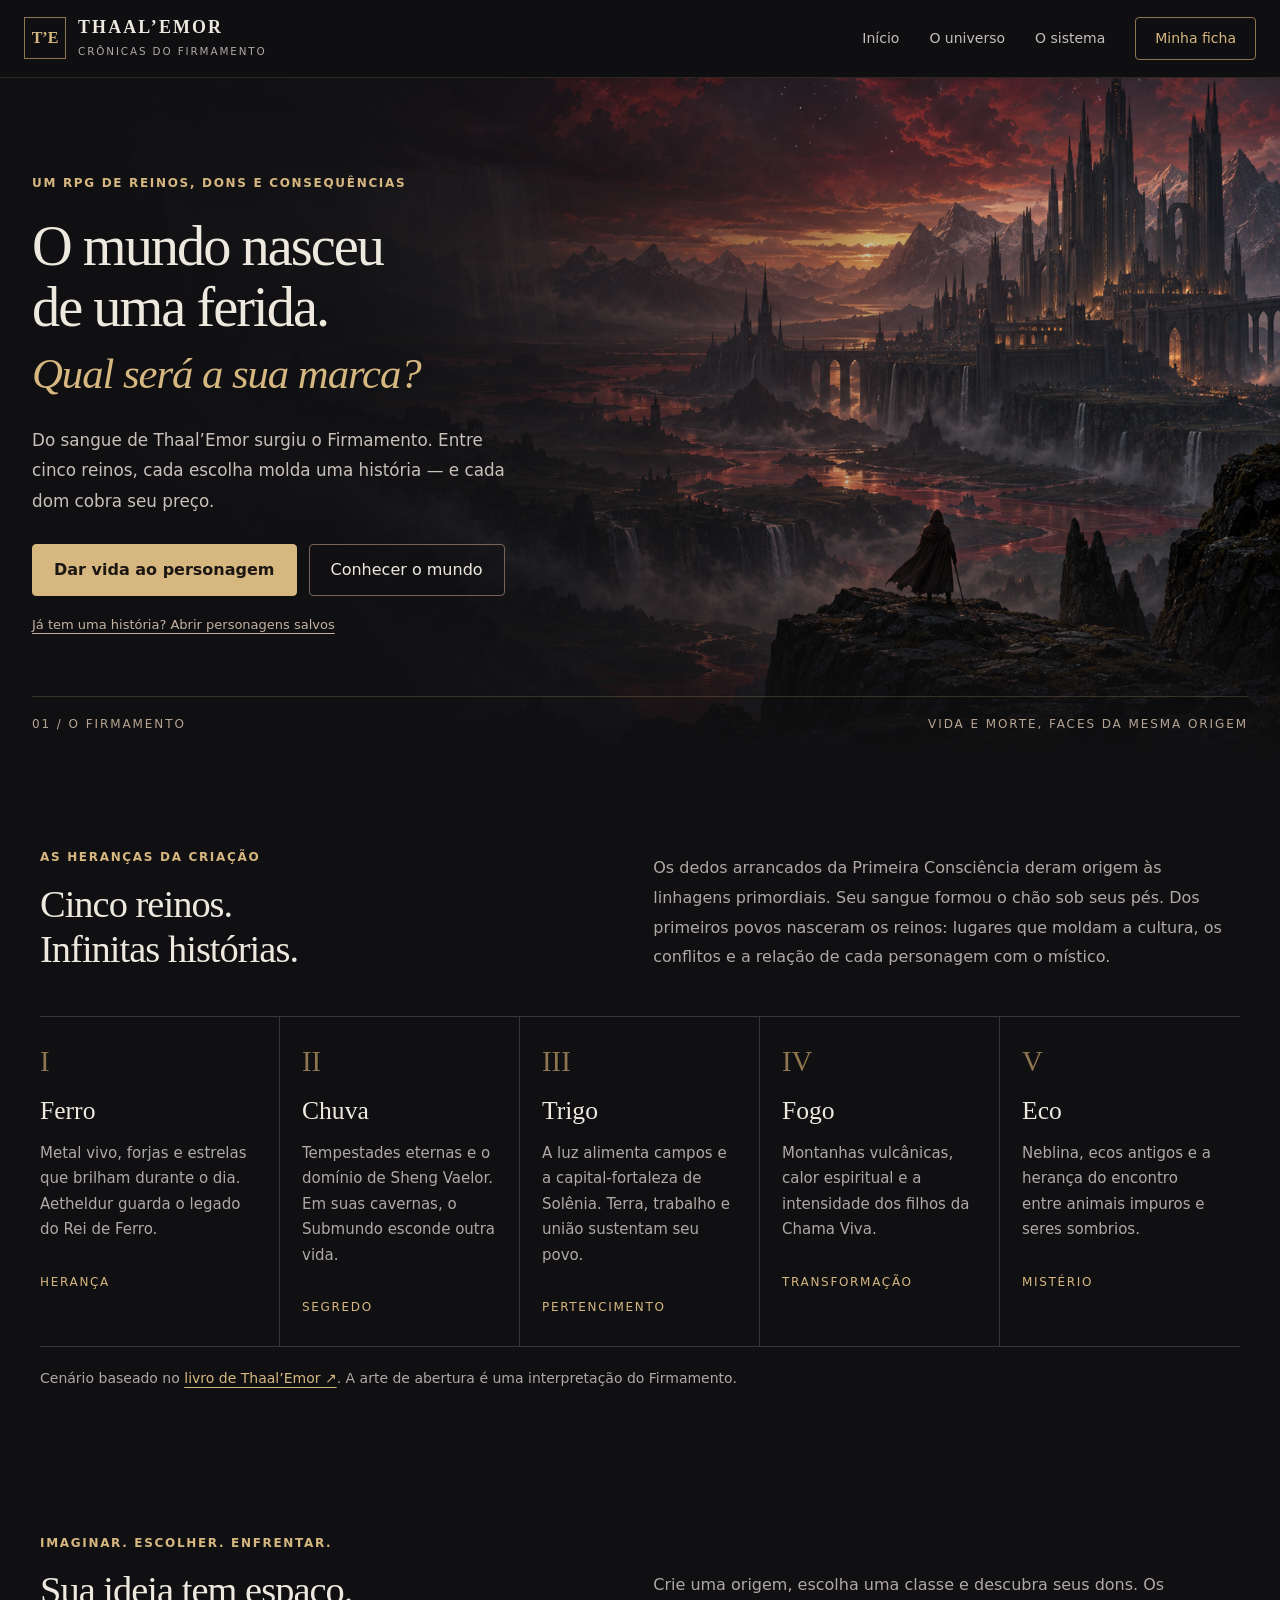
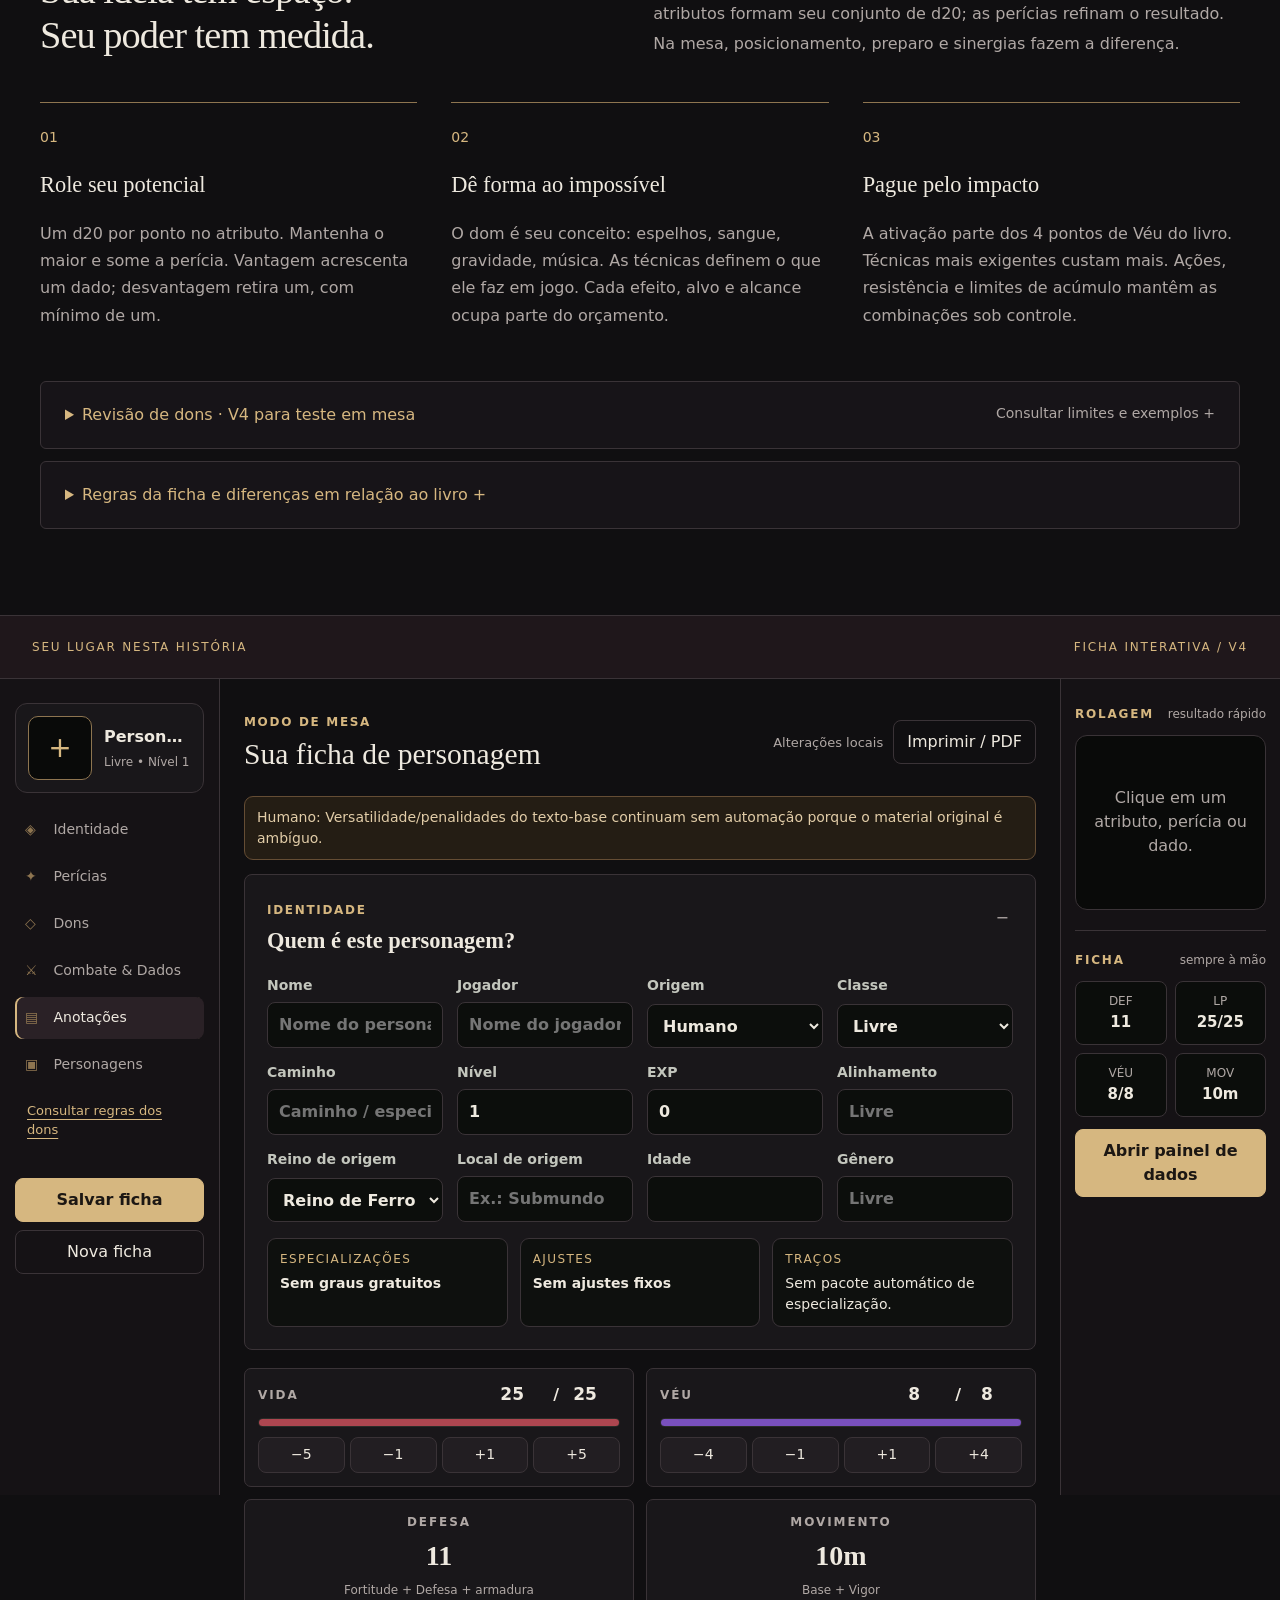
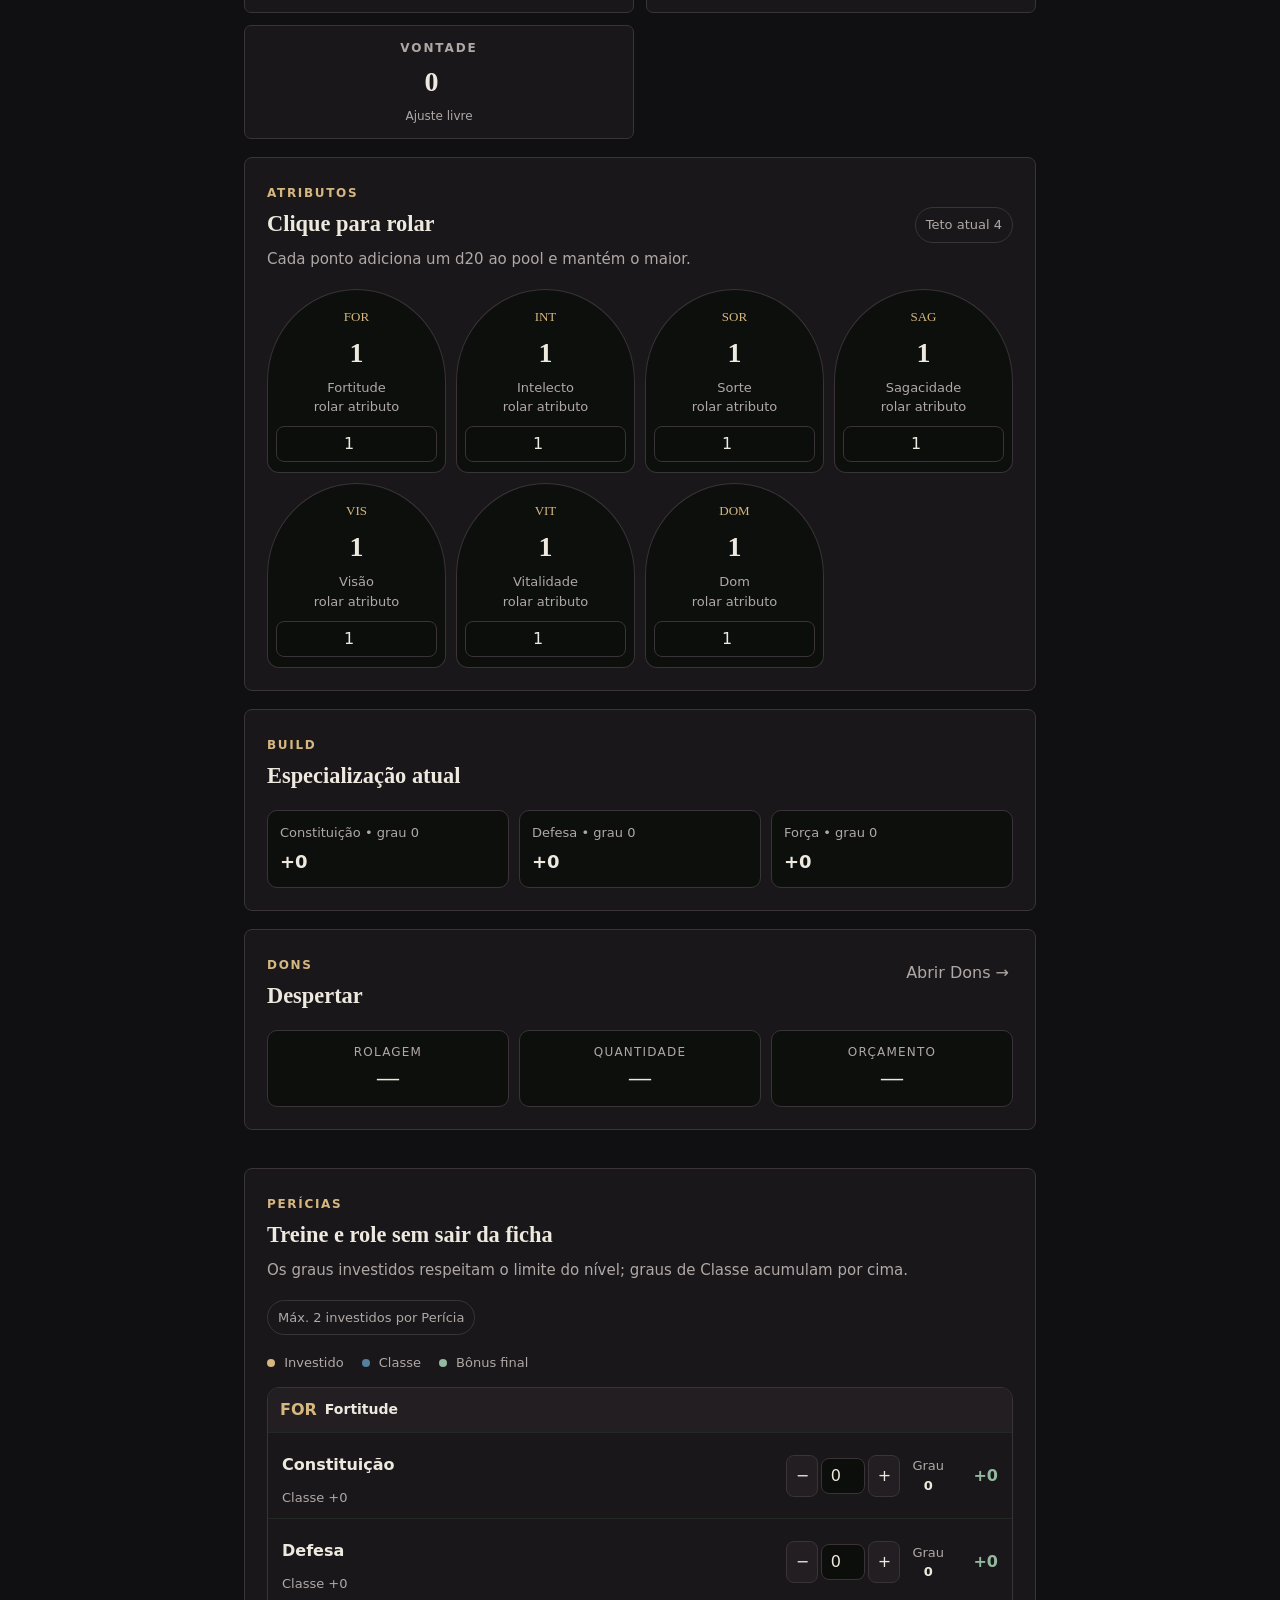
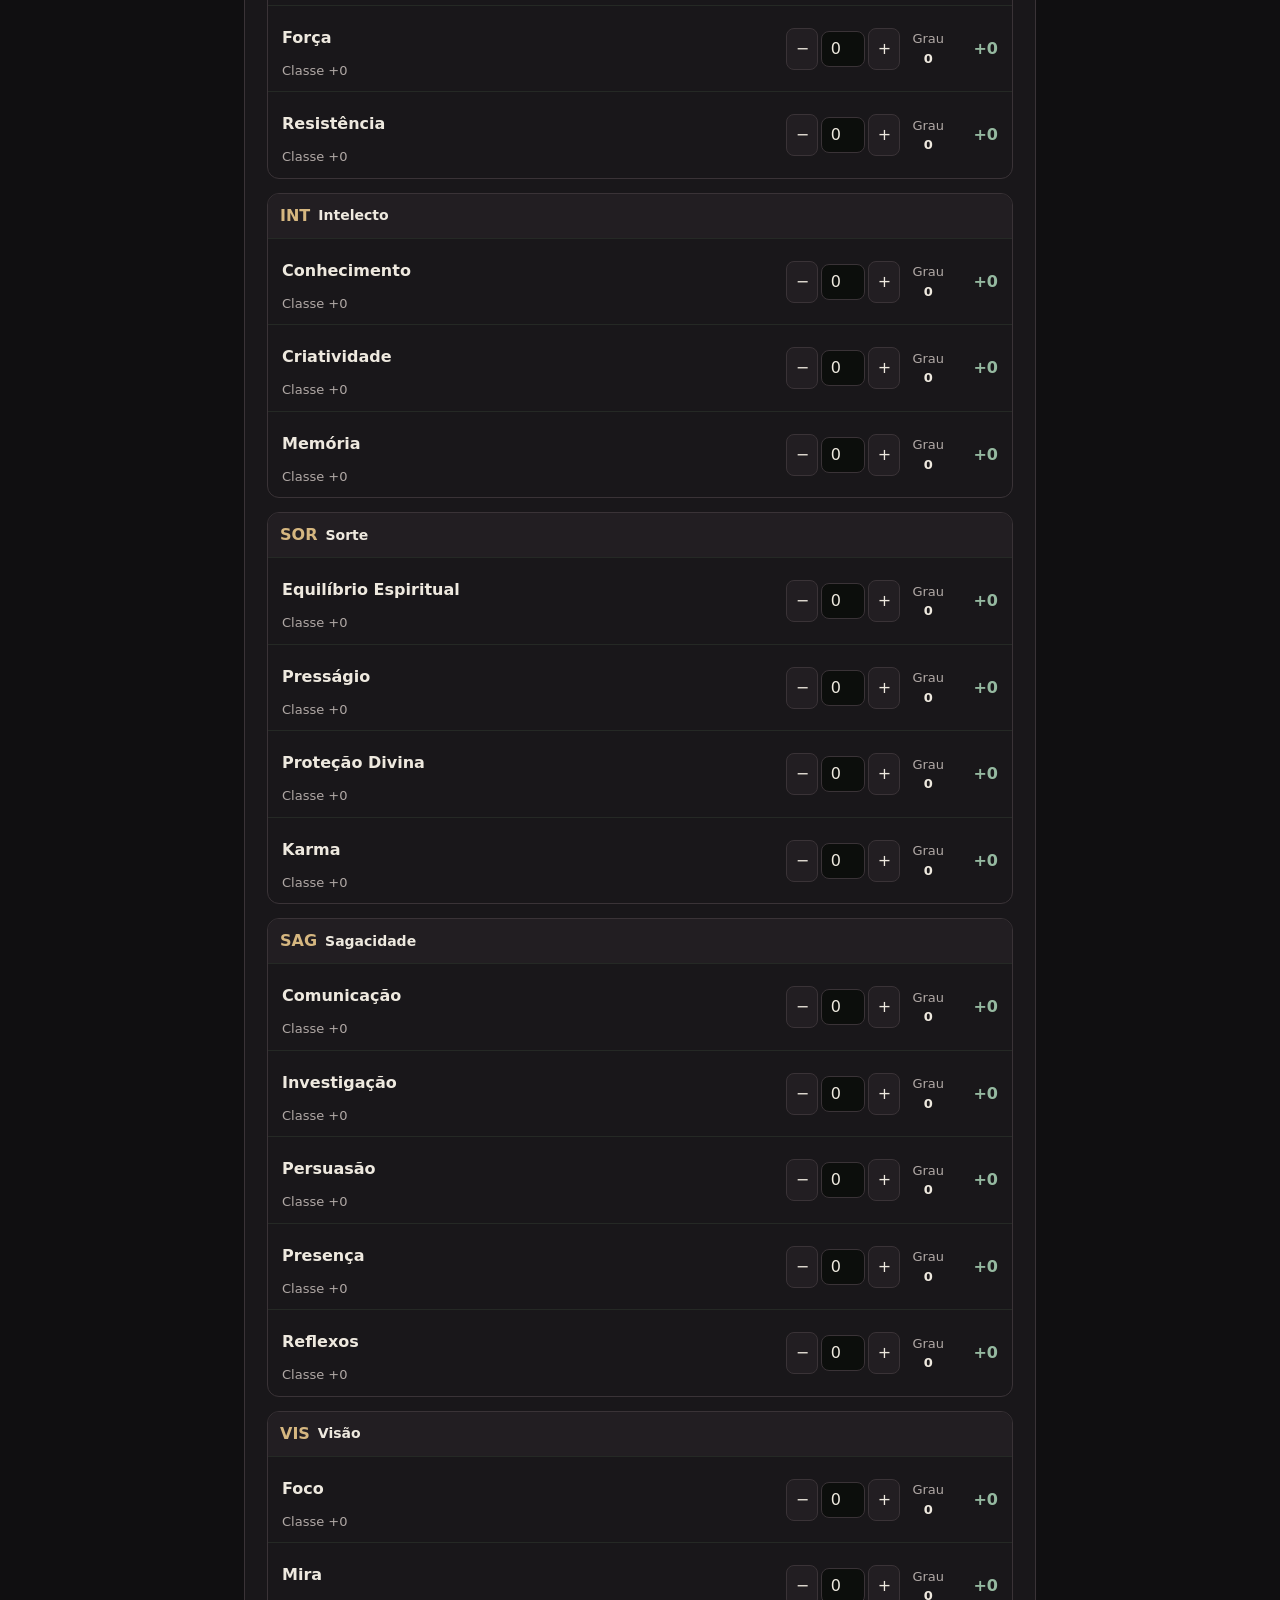
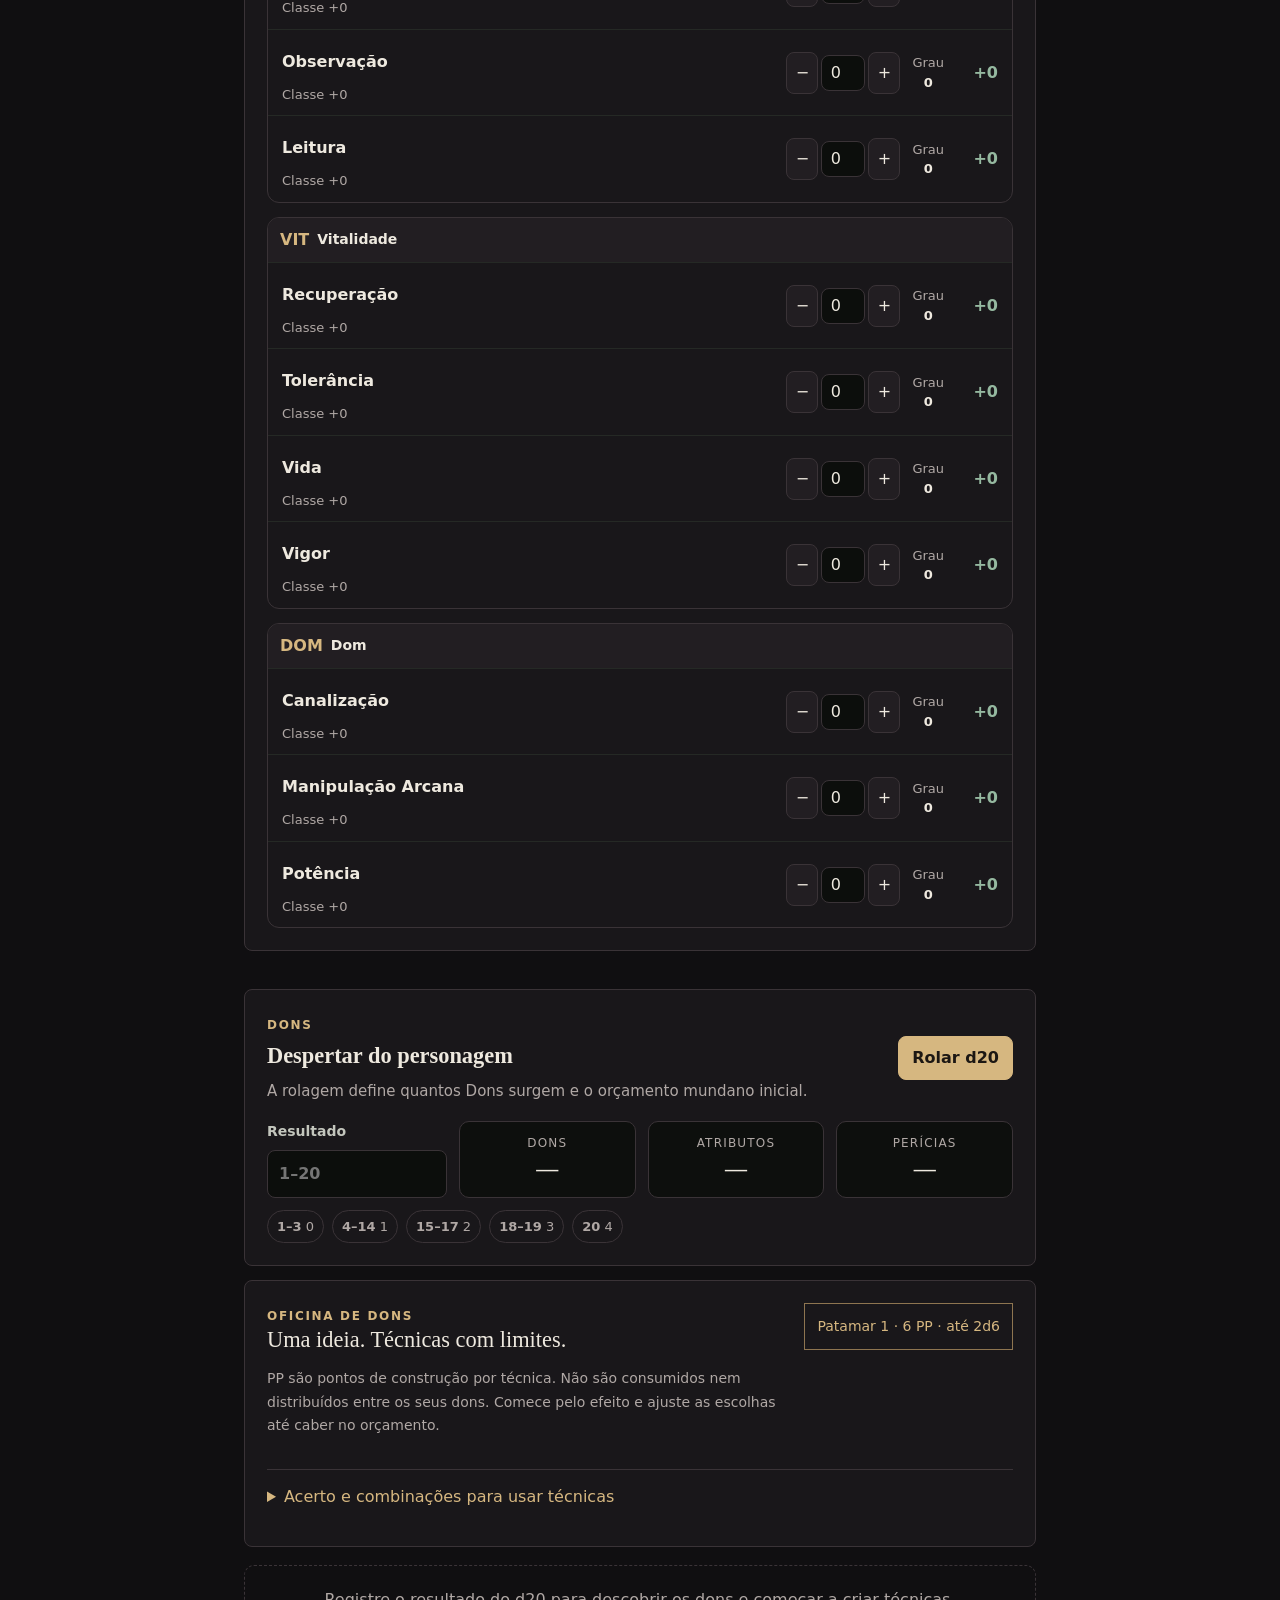
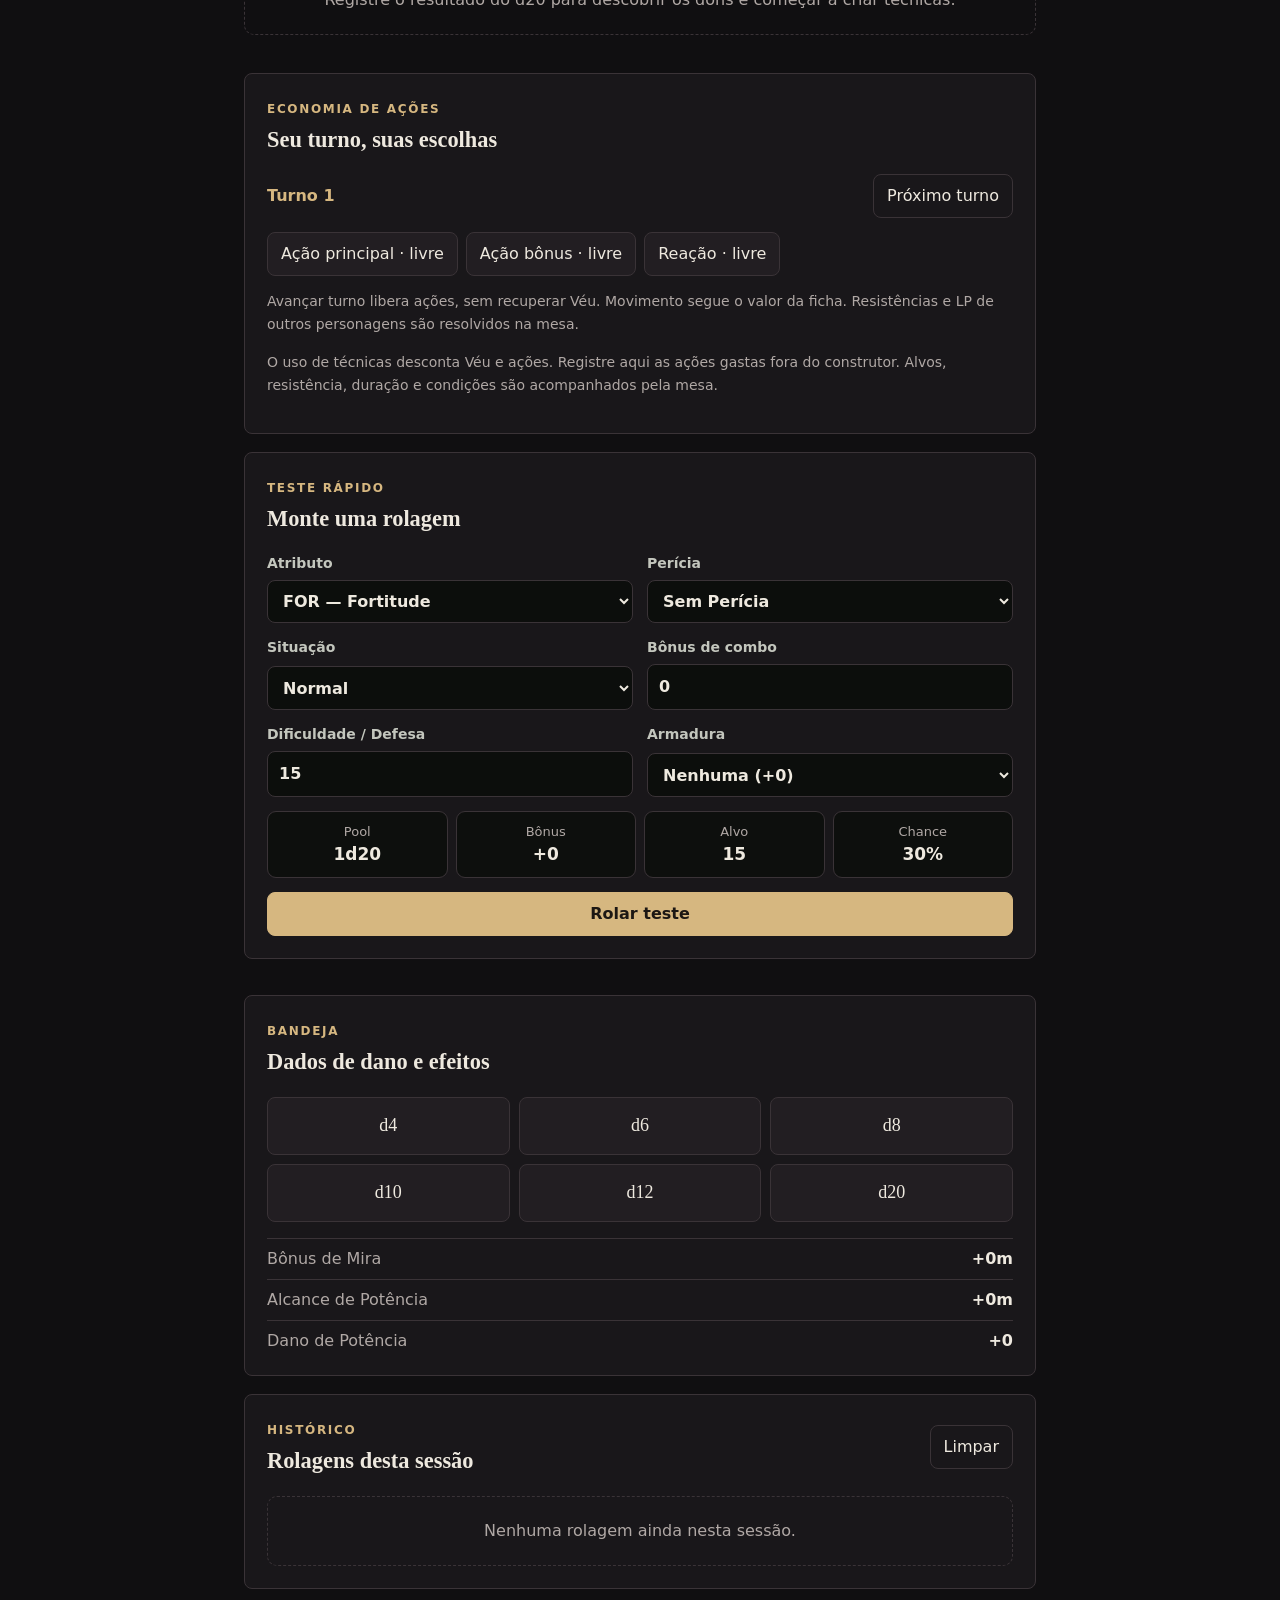
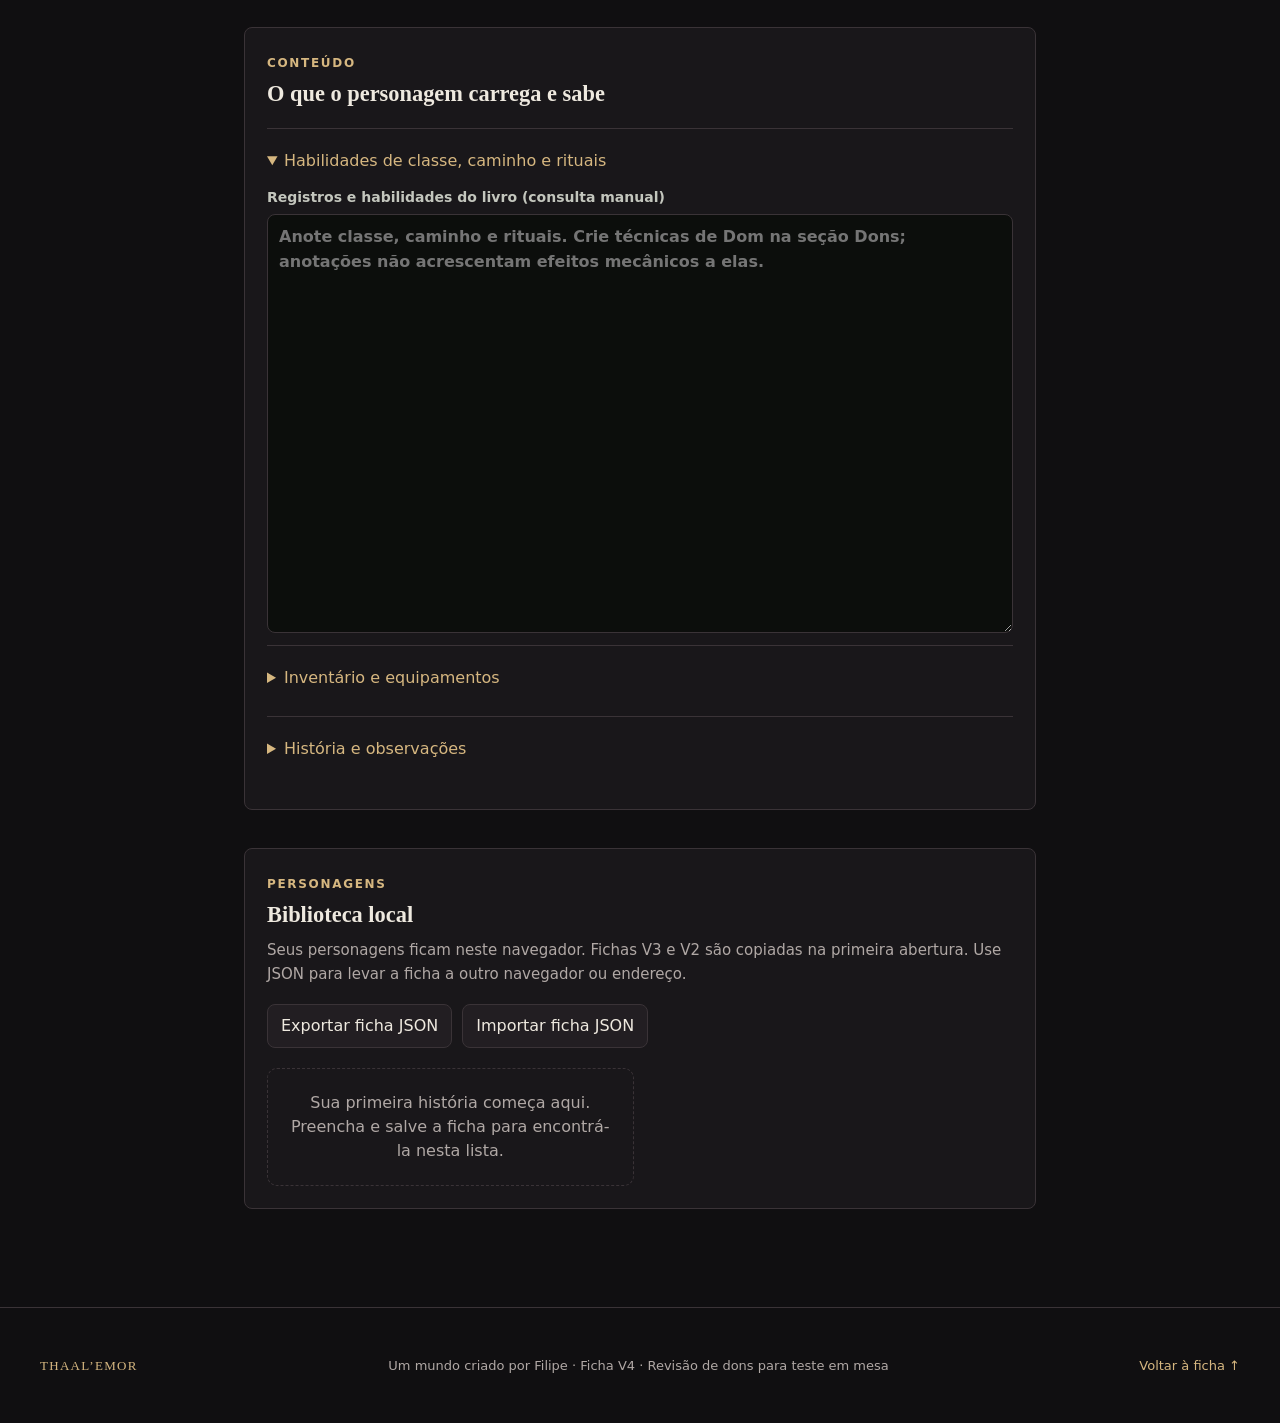
==== index.html @ fac36484 "Add files via upload" ====
<!DOCTYPE html>
<html lang="pt-BR">
<head>
  <meta charset="UTF-8">
  <meta name="viewport" content="width=device-width, initial-scale=1.0">
  <meta name="theme-color" content="#10100f">
  <title>Thaal’Emor — Entre o Firmamento e o Véu</title>
  <meta name="description" content="Conheça os cinco reinos de Thaal’Emor, crie seu personagem e molde dons com técnicas, custos e limites mecânicos.">
  <link rel="stylesheet" href="css/styles.css">
  <link rel="stylesheet" href="css/v4.css">
</head>
<body>

  <a class="skip-link" href="#ficha">Ir para a ficha</a>
  <header class="site-header">
    <a class="site-brand" href="#inicio" aria-label="Thaal’Emor, início"><span class="brand-mark">T’E</span><strong>THAAL’EMOR<small>CRÔNICAS DO FIRMAMENTO</small></strong></a>
    <nav class="main-nav" aria-label="Navegação principal"><a href="#inicio">Início</a><a href="#universo">O universo</a><a href="#sistema">O sistema</a><a class="nav-cta" href="#ficha">Minha ficha</a></nav>
  </header>
  <section id="inicio" class="home-hero" aria-labelledby="heroTitle">
    <div class="hero-art" role="img" aria-label="Um viajante diante do Firmamento, entre uma cidade de metal, estrelas e tempestades"></div>
    <div class="hero-copy"><span class="eyebrow">UM RPG DE REINOS, DONS E CONSEQUÊNCIAS</span><h1 id="heroTitle">O mundo nasceu<br>de uma ferida.<br><em>Qual será a sua marca?</em></h1><p>Do sangue de Thaal’Emor surgiu o Firmamento. Entre cinco reinos, cada escolha molda uma história — e cada dom cobra seu preço.</p><div class="hero-actions"><a class="button primary" href="#ficha">Dar vida ao personagem</a><a class="button ghost" href="#universo">Conhecer o mundo</a></div><a class="continue-link" href="#library">Já tem uma história? Abrir personagens salvos</a></div>
    <div class="hero-foot"><span>01 / O FIRMAMENTO</span><span>VIDA E MORTE, FACES DA MESMA ORIGEM</span></div>
  </section>
  <section id="universo" class="lore-section" aria-labelledby="worldTitle">
    <div class="section-intro"><div><span class="eyebrow">AS HERANÇAS DA CRIAÇÃO</span><h2 id="worldTitle">Cinco reinos.<br>Infinitas histórias.</h2></div><p>Os dedos arrancados da Primeira Consciência deram origem às linhagens primordiais. Seu sangue formou o chão sob seus pés. Dos primeiros povos nasceram os reinos: lugares que moldam a cultura, os conflitos e a relação de cada personagem com o místico.</p></div>
    <div class="kingdom-list">
      <article><span class="realm-no">I</span><h3>Ferro</h3><p>Metal vivo, forjas e estrelas que brilham durante o dia. Aetheldur guarda o legado do Rei de Ferro.</p><span class="realm-word">HERANÇA</span></article>
      <article><span class="realm-no">II</span><h3>Chuva</h3><p>Tempestades eternas e o domínio de Sheng Vaelor. Em suas cavernas, o Submundo esconde outra vida.</p><span class="realm-word">SEGREDO</span></article>
      <article><span class="realm-no">III</span><h3>Trigo</h3><p>A luz alimenta campos e a capital-fortaleza de Solênia. Terra, trabalho e união sustentam seu povo.</p><span class="realm-word">PERTENCIMENTO</span></article>
      <article><span class="realm-no">IV</span><h3>Fogo</h3><p>Montanhas vulcânicas, calor espiritual e a intensidade dos filhos da Chama Viva.</p><span class="realm-word">TRANSFORMAÇÃO</span></article>
      <article><span class="realm-no">V</span><h3>Eco</h3><p>Neblina, ecos antigos e a herança do encontro entre animais impuros e seres sombrios.</p><span class="realm-word">MISTÉRIO</span></article>
    </div>
    <p class="source-note">Cenário baseado no <a href="https://canva.link/0y5v70f09yelr1f" target="_blank" rel="noopener noreferrer">livro de Thaal’Emor ↗</a>. A arte de abertura é uma interpretação do Firmamento.</p>
  </section>
  <section id="sistema" class="system-section" aria-labelledby="systemTitle">
    <div class="section-intro"><div><span class="eyebrow">IMAGINAR. ESCOLHER. ENFRENTAR.</span><h2 id="systemTitle">Sua ideia tem espaço.<br>Seu poder tem medida.</h2></div><p>Crie uma origem, escolha uma classe e descubra seus dons. Os atributos formam seu conjunto de d20; as perícias refinam o resultado. Na mesa, posicionamento, preparo e sinergias fazem a diferença.</p></div>
    <div class="system-pillars"><article><span>01</span><h3>Role seu potencial</h3><p>Um d20 por ponto no atributo. Mantenha o maior e some a perícia. Vantagem acrescenta um dado; desvantagem retira um, com mínimo de um.</p></article><article><span>02</span><h3>Dê forma ao impossível</h3><p>O dom é seu conceito: espelhos, sangue, gravidade, música. As técnicas definem o que ele faz em jogo. Cada efeito, alvo e alcance ocupa parte do orçamento.</p></article><article><span>03</span><h3>Pague pelo impacto</h3><p>A ativação parte dos 4 pontos de Véu do livro. Técnicas mais exigentes custam mais. Ações, resistência e limites de acúmulo mantêm as combinações sob controle.</p></article></div>
    <details class="rulebook" id="regras-dons"><summary><span>Revisão de dons · V4 para teste em mesa</span><span>Consultar limites e exemplos +</span></summary><div id="powerRules"></div></details>
    <details class="rulebook"><summary>Regras da ficha e diferenças em relação ao livro +</summary><p class="rule-intro">Esta ficha mantém a escala reduzida da V3 para atributos, perícias, crítico e especializações. O livro contém valores diferentes e trechos em desenvolvimento. Os dons abaixo usam a revisão V4; classes, itens e rituais específicos continuam registrados para consulta e precisam ser compatibilizados pela mesa.</p><div id="rulesContent" class="rules-grid"></div></details>
  </section>
  <div class="sheet-divider"><span>SEU LUGAR NESTA HISTÓRIA</span><span>FICHA INTERATIVA / V4</span></div>
  <div class="app-shell" id="ficha">
    <aside class="sidebar">
      <div class="brand"><span class="brand-mark">T'E</span><div><strong>THAAL'EMOR</strong><small>Ficha Interativa • V4.0</small></div></div>

      <section class="profile-mini">
        <button class="portrait" id="portraitButton" type="button" title="Alterar retrato">
          <img id="portraitImage" alt="Retrato do personagem" hidden>
          <span id="portraitFallback">+</span>
        </button>
        <input id="portraitInput" type="file" accept="image/*" hidden>
        <div class="profile-mini-copy"><strong id="miniName">Personagem sem nome</strong><span id="miniClass">Livre • Nível 1</span></div>
      </section>

      <nav class="side-nav" aria-label="Seções da ficha">
        <button class="side-nav-btn active" data-view="overview"><span>◈</span> Identidade</button>
        <button class="side-nav-btn" data-view="skills"><span>✦</span> Perícias</button>
        <button class="side-nav-btn" data-view="gifts"><span>◇</span> Dons</button>
        <button class="side-nav-btn" data-view="combat"><span>⚔</span> Combate & Dados</button>
        <button class="side-nav-btn" data-view="content"><span>▤</span> Anotações</button>
        <button class="side-nav-btn" data-view="library"><span>▣</span> Personagens</button>
        <a class="side-rule-link" href="#regras-dons">Consultar regras dos dons</a>
      </nav>

      <div class="sidebar-actions">
        <button id="saveCharacter" class="primary" type="button">Salvar ficha</button>
        <button id="newCharacter" class="ghost" type="button">Nova ficha</button>
      </div>
    </aside>

    <main class="workspace">
      <header class="workspace-head">
        <div><span class="eyebrow">MODO DE MESA</span><h2 id="viewTitle">Sua ficha de personagem</h2></div>
        <div class="head-actions"><span id="saveState" class="save-state">Alterações locais</span><button id="printSheet" class="ghost" type="button">Imprimir / PDF</button></div>
      </header>

      <div id="warnings" class="warnings" aria-live="polite"></div>

      <section id="overview" class="view active">
        <section class="identity-panel panel">
          <div class="section-head"><div><span class="kicker">IDENTIDADE</span><h2>Quem é este personagem?</h2></div><button class="collapse-btn" type="button" data-collapse="identityBody" aria-expanded="true" aria-controls="identityBody" aria-label="Recolher ou expandir identidade">−</button></div>
          <div id="identityBody" class="identity-body">
            <div class="grid cols-4">
              <label>Nome<input id="name" placeholder="Nome do personagem"></label>
              <label>Jogador<input id="player" placeholder="Nome do jogador"></label>
              <label>Origem<select id="origin"></select></label>
              <label>Classe<select id="className"></select></label>
              <label>Caminho<input id="path" placeholder="Caminho / especialização"></label>
              <label>Nível<input id="level" type="number" min="1" max="10" value="1"></label>
              <label>EXP<input id="exp" type="number" min="0" value="0"></label>
              <label>Alinhamento<input id="alignment" placeholder="Livre"></label>
              <label>Reino de origem<select id="kingdom"></select></label>
              <label>Local de origem<input id="location" placeholder="Ex.: Submundo"></label>
              <label>Idade<input id="age" type="number" min="0"></label>
              <label>Gênero<input id="gender" placeholder="Livre"></label>
            </div>
            <div id="classSummary" class="class-summary"></div>
          </div>
        </section>

        <section class="resource-strip">
          <article class="resource-card life">
            <div class="resource-top"><span>VIDA</span><strong><input id="lpCurrent" aria-label="Vida atual" type="number" min="0" value="25"> / <input id="lpMax" aria-label="Vida máxima" type="number" min="1" value="25"></strong></div>
            <div class="bar"><i id="lpBar"></i></div>
            <div class="resource-actions"><button type="button" data-resource="lpCurrent" data-delta="-5">−5</button><button type="button" data-resource="lpCurrent" data-delta="-1">−1</button><button type="button" data-resource="lpCurrent" data-delta="1">+1</button><button type="button" data-resource="lpCurrent" data-delta="5">+5</button></div>
          </article>
          <article class="resource-card veil">
            <div class="resource-top"><span>VÉU</span><strong><input id="veilCurrent" aria-label="Véu atual" type="number" min="0"> / <input id="veilMax" aria-label="Véu máximo" type="number" readonly></strong></div>
            <div class="bar"><i id="veilBar"></i></div>
            <div class="resource-actions"><button type="button" data-resource="veilCurrent" data-delta="-4">−4</button><button type="button" data-resource="veilCurrent" data-delta="-1">−1</button><button type="button" data-resource="veilCurrent" data-delta="1">+1</button><button type="button" data-resource="veilCurrent" data-delta="4">+4</button></div>
          </article>
          <article class="derived-card"><span>DEFESA</span><strong id="defenseDisplay">11</strong><small>Fortitude + Defesa + armadura</small></article>
          <article class="derived-card"><span>MOVIMENTO</span><strong id="movementDisplay">10m</strong><small>Base + Vigor</small></article>
          <article class="derived-card"><span>VONTADE</span><strong><input id="will" aria-label="Pontos de Vontade" type="number" value="0"></strong><small>Ajuste livre</small></article>
        </section>

        <section class="panel attributes-panel">
          <div class="section-head split"><div><span class="kicker">ATRIBUTOS</span><h2>Clique para rolar</h2><p>Cada ponto adiciona um d20 ao pool e mantém o maior.</p></div><span id="attributeCounter" class="counter"></span></div>
          <div id="attributes" class="attribute-wheel"></div>
        </section>

        <div class="overview-grid">
          <section class="panel quick-panel">
            <div class="section-head"><div><span class="kicker">BUILD</span><h2>Especialização atual</h2></div></div>
            <div id="buildHighlights" class="build-highlights"></div>
          </section>
          <section class="panel quick-panel">
            <div class="section-head"><div><span class="kicker">DONS</span><h2>Despertar</h2></div><button type="button" class="link-button" data-jump="gifts">Abrir Dons →</button></div>
            <div class="gift-overview"><div><span>Rolagem</span><strong id="giftRollMini">—</strong></div><div><span>Quantidade</span><strong id="giftCountMini">—</strong></div><div><span>Orçamento</span><strong id="budgetMini">—</strong></div></div>
          </section>
        </div>
      </section>

      <section id="skills" class="view">
        <section class="panel">
          <div class="section-head split"><div><span class="kicker">PERÍCIAS</span><h2>Treine e role sem sair da ficha</h2><p>Os graus investidos respeitam o limite do nível; graus de Classe acumulam por cima.</p></div><span id="skillCounter" class="counter"></span></div>
          <div class="legend"><span><i class="dot invested"></i> Investido</span><span><i class="dot class"></i> Classe</span><span><i class="dot total"></i> Bônus final</span></div>
          <div id="skillsContainer" class="skills-container"></div>
        </section>
      </section>

      <section id="gifts" class="view">
        <section class="panel gift-control">
          <div class="section-head split"><div><span class="kicker">DONS</span><h2>Despertar do personagem</h2><p>A rolagem define quantos Dons surgem e o orçamento mundano inicial.</p></div><button id="rollGifts" class="primary" type="button">Rolar d20</button></div>
          <div class="gift-roll-row"><label>Resultado<input id="giftRoll" type="number" min="1" max="20" placeholder="1–20"></label><div class="metric"><span>Dons</span><strong id="giftCount">—</strong></div><div class="metric"><span>Atributos</span><strong id="attributeBudget">—</strong></div><div class="metric"><span>Perícias</span><strong id="skillBudget">—</strong></div></div>
          <div class="gift-table-mini"><span><b>1–3</b> 0</span><span><b>4–14</b> 1</span><span><b>15–17</b> 2</span><span><b>18–19</b> 3</span><span><b>20</b> 4</span></div>
        </section>
        <div id="powerWorkbench" class="panel"></div><div id="giftsContainer" class="gifts-grid"></div>
      </section>

      <section id="combat" class="view"><section class="panel"><div class="section-head"><div><span class="kicker">ECONOMIA DE AÇÕES</span><h2>Seu turno, suas escolhas</h2></div></div><div id="turnTracker"></div><p class="help">O uso de técnicas desconta Véu e ações. Registre aqui as ações gastas fora do construtor. Alvos, resistência, duração e condições são acompanhados pela mesa.</p></section>
        <div class="combat-grid">
          <section class="panel">
            <div class="section-head"><div><span class="kicker">TESTE RÁPIDO</span><h2>Monte uma rolagem</h2></div></div>
            <div class="grid cols-2">
              <label>Atributo<select id="testAttribute"></select></label>
              <label>Perícia<select id="testSkill"></select></label>
              <label>Situação<select id="testEdge"><option value="0">Normal</option><option value="1">Vantagem (+1d20)</option><option value="-1">Desvantagem (−1d20)</option></select></label>
              <label>Bônus de combo<input id="testCombo" type="number" min="-6" max="6" value="0"></label>
              <label>Dificuldade / Defesa<input id="testTarget" type="number" min="1" value="15"></label>
              <label>Armadura<select id="armor"><option value="0">Nenhuma (+0)</option><option value="1">Leve (+1)</option><option value="2">Média (+2)</option><option value="3">Pesada (+3)</option></select></label>
            </div>
            <div id="testPreview" class="test-preview"></div>
            <button id="rollTest" class="primary wide" type="button">Rolar teste</button>
          </section>

          <section class="panel dice-tray">
            <div class="section-head"><div><span class="kicker">BANDEJA</span><h2>Dados de dano e efeitos</h2></div></div>
            <div class="dice-buttons"><button data-die="4">d4</button><button data-die="6">d6</button><button data-die="8">d8</button><button data-die="10">d10</button><button data-die="12">d12</button><button data-die="20">d20</button></div>
            <div class="derived-list"><div><span>Bônus de Mira</span><strong id="aimRange">+0m</strong></div><div><span>Alcance de Potência</span><strong id="powerRange">+0m</strong></div><div><span>Dano de Potência</span><strong id="powerDamage">+0</strong></div></div>
          </section>
        </div>
        <section class="panel history-panel"><div class="section-head split"><div><span class="kicker">HISTÓRICO</span><h2>Rolagens desta sessão</h2></div><button id="clearLog" class="ghost" type="button">Limpar</button></div><div id="rollHistory" class="roll-history"></div></section>
      </section>

      <section id="content" class="view">
        <section class="panel">
          <div class="section-head"><div><span class="kicker">CONTEÚDO</span><h2>O que o personagem carrega e sabe</h2></div></div>

          <details class="notes-detail" open><summary>Habilidades de classe, caminho e rituais</summary><div id="abilitiesPane" class="content-pane active"><label>Registros e habilidades do livro (consulta manual)<textarea id="abilities" rows="16" placeholder="Anote classe, caminho e rituais. Crie técnicas de Dom na seção Dons; anotações não acrescentam efeitos mecânicos a elas."></textarea></label></div>
          </details><details class="notes-detail"><summary>Inventário e equipamentos</summary><div id="inventoryPane" class="content-pane active"><label>Inventário / equipamentos<textarea id="inventory" rows="16" placeholder="Armas, armaduras, consumíveis, munição, focos..."></textarea></label></div>
          </details><details class="notes-detail"><summary>História e observações</summary><div id="storyPane" class="content-pane active"><div class="grid cols-2"><label>Traços / aparência<textarea id="traits" rows="12"></textarea></label><label>Observações<textarea id="notes" rows="12"></textarea></label></div></div></details>
        </section>
      </section>

      <section id="library" class="view">
        <section class="panel"><div class="section-head"><div><span class="kicker">PERSONAGENS</span><h2>Biblioteca local</h2><p>Seus personagens ficam neste navegador. Fichas V3 e V2 são copiadas na primeira abertura. Use JSON para levar a ficha a outro navegador ou endereço.</p></div></div><div class="library-tools"><button type="button" id="exportCharacter">Exportar ficha JSON</button><button type="button" id="importCharacter">Importar ficha JSON</button><input type="file" id="importInput" accept=".json,application/json" hidden></div><div id="savedCharacters" class="cards"></div></section>
      </section>

    </main>

    <aside class="roll-rail">
      <div class="rail-title"><span>ROLAGEM</span><small>resultado rápido</small></div>
      <div id="lastRoll" class="last-roll empty"><span>Clique em um atributo, perícia ou dado.</span></div>
      <div class="rail-divider"></div>
      <div class="rail-title"><span>FICHA</span><small>sempre à mão</small></div>
      <div class="rail-stats"><div><span>DEF</span><strong id="railDefense">11</strong></div><div><span>LP</span><strong id="railLP">25/25</strong></div><div><span>VÉU</span><strong id="railVeil">8/8</strong></div><div><span>MOV</span><strong id="railMove">10m</strong></div></div>
      <button class="primary wide" type="button" data-jump="combat">Abrir painel de dados</button>
    </aside>
  </div>

  <div id="sessionFeedback" role="status" aria-live="polite"></div>
  <script src="js/data.js"></script>
  <script src="js/power-engine.js"></script>
  <script src="js/app.js"></script>
  <script src="js/powers-ui.js"></script>
  <footer class="site-footer"><a href="#inicio">THAAL’EMOR</a><p>Um mundo criado por Filipe · Ficha V4 · Revisão de dons para teste em mesa</p><a href="#ficha">Voltar à ficha ↑</a></footer>
</body>
</html>
---- css/styles.css ----
:root{--bg:#0d0e0d;--panel:#151715;--panel2:#1a1d1a;--panel3:#20231f;--ink:#ece9df;--muted:#989d94;--line:#30352f;--gold:#c5a56b;--gold2:#806b48;--wine:#9d3535;--violet:#7950bd;--green:#638d68;--orange:#bd7433;--blue:#557f9c;--shadow:0 20px 50px rgba(0,0,0,.25)}
*{box-sizing:border-box}html{scroll-behavior:smooth}body{margin:0;background:radial-gradient(circle at 20% 0,#171811 0,transparent 30%),var(--bg);color:var(--ink);font-family:Inter,ui-sans-serif,system-ui,-apple-system,BlinkMacSystemFont,"Segoe UI",sans-serif;font-size:15px}button,input,select,textarea{font:inherit}button{color:inherit}.app-shell{display:grid;grid-template-columns:250px minmax(0,1fr) 230px;min-height:100vh}.sidebar{border-right:1px solid var(--line);padding:22px 18px;display:flex;flex-direction:column;gap:22px;background:#101210;position:sticky;top:0;height:100vh}.brand{display:flex;gap:12px;align-items:center}.brand-mark{display:grid;place-items:center;width:42px;height:42px;border:1px solid var(--gold2);border-radius:50%;font-family:Georgia,serif;color:var(--gold);font-weight:800}.brand strong{display:block;letter-spacing:.12em;font-family:Georgia,serif}.brand small{color:var(--muted)}.profile-mini{display:grid;grid-template-columns:64px 1fr;gap:12px;align-items:center;padding:12px;background:var(--panel);border:1px solid var(--line);border-radius:12px}.portrait{width:64px;height:64px;padding:0;border:1px solid var(--gold2);background:#090a09;border-radius:10px;overflow:hidden;cursor:pointer}.portrait img{width:100%;height:100%;object-fit:cover}.portrait span{font-size:28px;color:var(--gold)}.profile-mini-copy{min-width:0}.profile-mini-copy strong,.profile-mini-copy span{display:block;white-space:nowrap;overflow:hidden;text-overflow:ellipsis}.profile-mini-copy span{font-size:12px;color:var(--muted);margin-top:4px}.side-nav{display:grid;gap:5px}.side-nav-btn{border:0;background:transparent;text-align:left;padding:11px 12px;border-radius:8px;color:var(--muted);cursor:pointer}.side-nav-btn span{display:inline-block;width:24px;color:var(--gold2)}.side-nav-btn:hover,.side-nav-btn.active{background:var(--panel2);color:var(--ink)}.side-nav-btn.active{box-shadow:inset 2px 0 var(--gold)}.sidebar-actions{display:grid;gap:8px;margin-top:auto}.workspace{padding:26px 28px 60px;min-width:0}.workspace-head{display:flex;justify-content:space-between;align-items:end;gap:18px;margin-bottom:20px}.workspace-head h1{margin:3px 0 0;font-family:Georgia,serif;font-size:30px}.eyebrow,.kicker{font-size:11px;letter-spacing:.18em;color:var(--gold);font-weight:800}.head-actions{display:flex;gap:10px;align-items:center}.save-state{font-size:12px;color:var(--muted)}button{border:1px solid var(--line);background:var(--panel2);border-radius:8px;padding:9px 13px;cursor:pointer}button:hover{border-color:#555d53}.primary{background:linear-gradient(180deg,#9f8659,#806b48);border-color:#ad9363;color:#100f0c;font-weight:800}.ghost{background:transparent}.wide{width:100%}.view{display:none}.view.active{display:block}.panel{background:linear-gradient(180deg,var(--panel),#121412);border:1px solid var(--line);border-radius:14px;padding:20px;box-shadow:var(--shadow);margin-bottom:18px}.section-head{display:flex;justify-content:space-between;gap:18px;align-items:start;margin-bottom:18px}.section-head h2{font-family:Georgia,serif;margin:3px 0 0;font-size:21px}.section-head p{color:var(--muted);margin:6px 0 0;max-width:760px}.split{align-items:center}.collapse-btn,.link-button{background:transparent;border:0;color:var(--muted);padding:4px}.grid{display:grid;gap:14px}.cols-4{grid-template-columns:repeat(4,minmax(0,1fr))}.cols-2{grid-template-columns:repeat(2,minmax(0,1fr))}label{display:grid;gap:6px;color:#c3c6bd;font-size:12px;font-weight:700}input,select,textarea{width:100%;border:1px solid var(--line);background:#0c0e0c;color:var(--ink);padding:10px 11px;border-radius:8px;outline:none}input:focus,select:focus,textarea:focus{border-color:var(--gold2);box-shadow:0 0 0 2px rgba(197,165,107,.10)}textarea{resize:vertical;line-height:1.55}.class-summary{display:flex;gap:12px;flex-wrap:wrap;margin-top:16px}.class-summary>div{flex:1 1 210px;padding:11px 12px;border:1px solid var(--line);background:#0e100e;border-radius:9px}.class-summary span{display:block;font-size:10px;color:var(--gold);letter-spacing:.12em;text-transform:uppercase}.class-summary strong,.class-summary p{display:block;margin:5px 0 0;font-size:13px}.resource-strip{display:grid;grid-template-columns:1.4fr 1.4fr repeat(3,.8fr);gap:12px;margin-bottom:18px}.resource-card,.derived-card{border:1px solid var(--line);background:var(--panel);border-radius:12px;padding:13px}.resource-top{display:flex;justify-content:space-between;align-items:center}.resource-top>span,.derived-card>span{font-size:10px;font-weight:900;letter-spacing:.16em;color:var(--muted)}.resource-top strong{display:flex;align-items:center;gap:6px}.resource-top input{display:inline-block;width:54px;border:0;background:transparent;padding:0;text-align:center;font-weight:900;font-size:17px}.bar{height:9px;background:#070807;border:1px solid #292c28;border-radius:999px;overflow:hidden;margin:10px 0}.bar i{display:block;height:100%;width:100%;transition:width .2s}.life .bar i{background:var(--wine)}.veil .bar i{background:var(--violet)}.resource-actions{display:grid;grid-template-columns:repeat(4,1fr);gap:5px}.resource-actions button{padding:5px;font-size:11px}.derived-card{display:flex;flex-direction:column;justify-content:center;align-items:center;text-align:center}.derived-card strong{font-family:Georgia,serif;font-size:28px;margin:4px 0}.derived-card input{border:0;background:transparent;text-align:center;padding:0;font-family:Georgia,serif;font-size:28px}.derived-card small{color:var(--muted);font-size:10px}.attribute-wheel{display:grid;grid-template-columns:repeat(7,minmax(95px,1fr));gap:10px}.attribute-node{position:relative;border:1px solid var(--line);background:#0d0f0d;border-radius:50% 50% 12px 12px;padding:14px 8px 10px;text-align:center;min-height:140px}.attribute-node:hover{border-color:var(--gold2)}.attribute-roll{border:0;background:transparent;width:100%;padding:0;cursor:pointer}.attribute-rune{font-family:Georgia,serif;color:var(--gold);font-size:13px}.attribute-node strong{display:block;font-size:28px;font-family:Georgia,serif;margin:4px 0}.attribute-node small{display:block;color:var(--muted);min-height:28px}.attribute-node input{margin-top:8px;padding:5px;text-align:center}.counter{border:1px solid var(--line);border-radius:999px;padding:7px 10px;color:var(--muted);font-size:12px}.overview-grid{display:grid;grid-template-columns:1fr 1fr;gap:18px}.quick-panel{margin-bottom:0}.build-highlights{display:grid;grid-template-columns:repeat(3,1fr);gap:10px}.build-pill{padding:12px;border:1px solid var(--line);border-radius:10px;background:#0d0f0d}.build-pill span{display:block;color:var(--muted);font-size:10px}.build-pill strong{display:block;margin-top:5px}.gift-overview{display:grid;grid-template-columns:repeat(3,1fr);gap:10px}.gift-overview>div,.metric{padding:12px;background:#0d0f0d;border:1px solid var(--line);border-radius:10px;text-align:center}.gift-overview span,.metric span{display:block;font-size:10px;color:var(--muted);text-transform:uppercase;letter-spacing:.1em}.gift-overview strong,.metric strong{font-size:22px;font-family:Georgia,serif}.legend{display:flex;gap:18px;color:var(--muted);font-size:11px;margin-bottom:14px}.dot{display:inline-block;width:8px;height:8px;border-radius:50%;margin-right:5px}.dot.invested{background:var(--gold)}.dot.class{background:var(--blue)}.dot.total{background:var(--green)}.skills-container{display:grid;grid-template-columns:repeat(2,minmax(0,1fr));gap:14px}.skill-group{border:1px solid var(--line);border-radius:12px;overflow:hidden}.skill-group-title{padding:10px 12px;background:var(--panel2);display:flex;align-items:center;gap:8px}.skill-group-title span{color:var(--gold);font-weight:900}.skill-group-title h3{margin:0;font-size:14px}.skill-row{display:grid;grid-template-columns:minmax(140px,1fr) auto auto auto;align-items:center;gap:9px;padding:8px 10px;border-top:1px solid #252925}.skill-name button{border:0;background:transparent;padding:0;text-align:left;font-weight:800;color:var(--ink)}.skill-name small{display:block;color:var(--muted);margin-top:2px}.stepper{display:flex;gap:3px;align-items:center}.stepper button{padding:4px 7px}.stepper input{width:43px;padding:5px;text-align:center}.rank-display{text-align:center;font-size:11px;color:var(--muted)}.rank-display strong{display:block;color:var(--ink)}.bonus{font-size:16px;font-weight:900;min-width:42px;text-align:right;color:var(--green)}.bonus.negative{color:#cf7770}.gift-control{margin-bottom:14px}.gift-roll-row{display:grid;grid-template-columns:180px repeat(3,1fr);gap:12px}.gift-table-mini{display:flex;gap:8px;flex-wrap:wrap;margin-top:12px}.gift-table-mini span{font-size:11px;border:1px solid var(--line);padding:6px 9px;border-radius:999px;color:var(--muted)}.gifts-grid{display:grid;grid-template-columns:repeat(2,minmax(0,1fr));gap:14px}.gift-card{background:var(--panel);border:1px solid var(--line);border-radius:12px;padding:16px;display:grid;gap:12px}.gift-card-head{display:flex;justify-content:space-between;align-items:center}.gift-card-head strong{font-family:Georgia,serif}.gift-card-head span{font-size:11px;color:var(--gold)}.combat-grid{display:grid;grid-template-columns:1.25fr .75fr;gap:18px}.test-preview{display:grid;grid-template-columns:repeat(4,1fr);gap:8px;margin:14px 0}.test-preview>div{padding:10px;border:1px solid var(--line);background:#0d0f0d;border-radius:9px;text-align:center}.test-preview span{display:block;font-size:10px;color:var(--muted)}.test-preview strong{font-size:17px}.dice-buttons{display:grid;grid-template-columns:repeat(3,1fr);gap:9px}.dice-buttons button{min-height:58px;font-size:18px;font-family:Georgia,serif}.derived-list{margin-top:16px;display:grid;gap:8px}.derived-list>div{display:flex;justify-content:space-between;border-top:1px solid var(--line);padding-top:8px;color:var(--muted)}.derived-list strong{color:var(--ink)}.roll-history{display:grid;gap:7px}.history-entry{display:grid;grid-template-columns:1fr auto auto;gap:10px;padding:9px 10px;border:1px solid var(--line);border-radius:8px;background:#0e100e}.history-entry small{color:var(--muted)}.history-entry.success{border-left:3px solid var(--green)}.history-entry.fail{border-left:3px solid var(--wine)}.content-tabs{display:flex;gap:8px;margin-bottom:15px}.content-tab.active{border-color:var(--gold2);color:var(--gold)}.content-pane{display:none}.content-pane.active{display:block}.cards{display:grid;grid-template-columns:repeat(3,minmax(0,1fr));gap:13px}.card{border:1px solid var(--line);background:#0d0f0d;border-radius:12px;padding:15px}.card h3{font-family:Georgia,serif;margin:5px 0}.card p{color:var(--muted);font-size:12px}.card-actions{display:flex;gap:7px;margin-top:12px}.danger{color:#d87971}.rules-grid{display:grid;grid-template-columns:repeat(2,minmax(0,1fr));gap:12px}.rule-card{border:1px solid var(--line);background:#0d0f0d;border-radius:10px;padding:14px}.rule-card span{font-size:10px;color:var(--gold)}.rule-card h3{margin:4px 0 6px}.rule-card p{color:var(--muted);line-height:1.55;margin:0}.warnings{display:grid;gap:7px;margin-bottom:14px}.warning{border:1px solid #654d34;background:#241d14;padding:10px 12px;border-radius:9px;color:#e2cda8;font-size:12px}.roll-rail{border-left:1px solid var(--line);padding:26px 16px;background:#101210;position:sticky;top:0;height:100vh}.rail-title{display:flex;justify-content:space-between;align-items:end}.rail-title span{font-size:11px;color:var(--gold);font-weight:900;letter-spacing:.15em}.rail-title small{color:var(--muted)}.last-roll{margin-top:12px;min-height:175px;border:1px solid var(--line);background:#090a09;border-radius:12px;padding:14px;display:flex;flex-direction:column;justify-content:center;text-align:center}.last-roll.empty{color:var(--muted)}.last-roll .roll-label{color:var(--muted);font-size:11px}.last-roll .roll-total{font-family:Georgia,serif;font-size:54px;line-height:1.1;color:var(--gold)}.last-roll .roll-dice{font-size:11px;color:var(--muted);margin-top:8px;line-height:1.5}.last-roll.success .roll-total{color:#80a883}.last-roll.fail .roll-total{color:#c75d57}.rail-divider{height:1px;background:var(--line);margin:20px 0}.rail-stats{display:grid;grid-template-columns:1fr 1fr;gap:8px;margin:12px 0}.rail-stats>div{border:1px solid var(--line);background:#0b0d0b;padding:10px;border-radius:8px;text-align:center}.rail-stats span{display:block;font-size:9px;color:var(--muted)}.rail-stats strong{font-size:16px}.empty-state{color:var(--muted);padding:22px;text-align:center;border:1px dashed var(--line);border-radius:10px}
@media(max-width:1180px){.app-shell{grid-template-columns:220px minmax(0,1fr)}.roll-rail{display:none}.attribute-wheel{grid-template-columns:repeat(4,1fr)}.resource-strip{grid-template-columns:1fr 1fr repeat(3,.7fr)}}
@media(max-width:860px){.app-shell{display:block}.sidebar{position:relative;height:auto;border-right:0;border-bottom:1px solid var(--line);padding:14px}.brand{display:none}.profile-mini{grid-template-columns:48px 1fr;max-width:300px}.portrait{width:48px;height:48px}.side-nav{display:flex;overflow:auto;gap:4px;padding-bottom:3px}.side-nav-btn{white-space:nowrap}.sidebar-actions{display:flex;margin-top:0}.workspace{padding:18px 14px 40px}.workspace-head{align-items:center}.workspace-head h1{font-size:24px}.save-state{display:none}.cols-4{grid-template-columns:repeat(2,1fr)}.resource-strip{grid-template-columns:1fr 1fr}.derived-card{min-height:100px}.attribute-wheel{grid-template-columns:repeat(3,1fr)}.overview-grid,.combat-grid{grid-template-columns:1fr}.skills-container{grid-template-columns:1fr}.gifts-grid{grid-template-columns:1fr}.cards{grid-template-columns:repeat(2,1fr)}}
@media(max-width:520px){body{font-size:14px}.workspace-head{display:block}.head-actions{margin-top:10px}.cols-4,.cols-2{grid-template-columns:1fr}.resource-strip{grid-template-columns:1fr}.attribute-wheel{grid-template-columns:repeat(2,1fr)}.gift-roll-row{grid-template-columns:1fr 1fr}.build-highlights,.gift-overview{grid-template-columns:1fr}.skill-row{grid-template-columns:minmax(100px,1fr) auto auto}.rank-display{display:none}.test-preview{grid-template-columns:1fr 1fr}.cards,.rules-grid{grid-template-columns:1fr}}
@media print{.sidebar,.roll-rail,.workspace-head .head-actions,.warnings,.side-nav,.resource-actions,.collapse-btn,.link-button{display:none!important}.app-shell{display:block}.workspace{padding:0}.view{display:none!important}#overview{display:block!important}.panel,.resource-card,.derived-card{box-shadow:none;break-inside:avoid}.identity-body{display:block!important}body{background:white;color:#111}.panel,.resource-card,.derived-card{background:white;border-color:#bbb}.kicker,.eyebrow{color:#555}input,select,textarea{color:#111;background:white;border-color:#bbb}}
---- css/v4.css ----
:root{--bg:#100f11;--panel:#19171a;--panel2:#221e22;--panel3:#29242a;--ink:#eee9df;--muted:#b0a8a5;--line:#3a3337;--gold:#d6b780;--gold2:#8e7550;--wine:#ad4650;--green:#95b9a0;--shadow:0 12px 38px #0002}
body{background:var(--bg);font-size:16px;line-height:1.5}a{color:var(--gold);text-underline-offset:4px}button,input,select,textarea{font-size:1rem}button{min-height:42px}button:disabled{opacity:.48;cursor:not-allowed}button:focus-visible,a:focus-visible,summary:focus-visible{outline:2px solid var(--gold);outline-offset:4px}[hidden]{display:none!important}h1,h2,h3,p{overflow-wrap:anywhere}input,select,textarea{min-width:0}input[type=checkbox]{width:18px;height:18px;accent-color:var(--gold)}label{font-size:.875rem;line-height:1.5}.help,.source-note,.rule-intro{color:var(--muted);font-size:.875rem;line-height:1.65}.eyebrow,.kicker{font-size:.75rem;letter-spacing:.14em}.button{display:inline-flex;align-items:center;justify-content:center;padding:13px 21px;border-radius:4px;text-decoration:none;border:1px solid var(--line);min-height:46px}.primary{background:var(--gold);border-color:var(--gold);color:#1c1713}.primary:hover{background:#e8cfa0}.skip-link{position:fixed;top:-100px;left:20px;z-index:200;background:var(--gold);color:#111;padding:14px}.skip-link:focus{top:10px}
.site-header{position:sticky;top:0;z-index:30;display:flex;justify-content:space-between;align-items:center;gap:25px;padding:17px max(24px,calc((100vw - 1440px)/2));background:#100f11f5;border-bottom:1px solid #d6b78025;backdrop-filter:blur(12px)}.site-brand{display:flex;align-items:center;gap:12px;text-decoration:none;flex-shrink:0}.site-brand strong{font:600 1.12rem Georgia,serif;letter-spacing:.12em;color:var(--ink)}.site-brand small{display:block;font:500 .65rem/1.5 system-ui,sans-serif;letter-spacing:.18em;color:var(--muted);margin-top:6px}.brand-mark{border-radius:0;transform:rotate(0);font-size:1rem;flex-shrink:0}.main-nav{display:flex;align-items:center;gap:30px}.main-nav a{color:#c6bebb;text-decoration:none;font-size:.875rem;white-space:nowrap;padding:8px 0}.main-nav a:hover,.main-nav a.active{color:var(--gold)}.main-nav .nav-cta{border:1px solid var(--gold2);padding:10px 19px;color:var(--gold);border-radius:4px}
.home-hero{scroll-margin-top:84px;min-height:680px;position:relative;overflow:hidden;display:flex;align-items:center;isolation:isolate;padding:70px max(32px,calc((100vw - 1360px)/2)) 100px}.hero-art{position:absolute;inset:0;z-index:-2;background:url('../assets/firmamento.png') 70% 50% / cover no-repeat}.home-hero:after{content:'';position:absolute;inset:0;z-index:-1;background:linear-gradient(90deg,#100f11 0%,#100f11e0 26%,#100f1150 58%,#100f1100),linear-gradient(0deg,#100f11,transparent 30%)}.hero-copy{max-width:740px}.hero-copy h1{font:400 clamp(2.7rem,4.4vw,4.7rem)/1.09 Georgia,serif;letter-spacing:-.035em;margin:22px 0 25px}.hero-copy h1 em{font-weight:400;color:var(--gold);font-size:.76em;letter-spacing:-.025em}.hero-copy p{max-width:480px;color:#c8c0b9;line-height:1.8;font-size:1.05rem}.hero-actions{display:flex;gap:12px;flex-wrap:wrap;margin:28px 0 16px}.hero-actions .ghost{color:var(--ink);border-color:#77655d;background:#100f1150}.continue-link{font-size:.8125rem;color:#c3b2a2}.hero-foot{position:absolute;bottom:25px;left:max(32px,calc((100vw - 1360px)/2));right:max(32px,calc((100vw - 1360px)/2));display:flex;justify-content:space-between;border-top:1px solid #d6b78035;padding-top:18px;font-size:.75rem;letter-spacing:.16em;color:#b5a492}
.lore-section,.system-section{max-width:1440px;margin:auto;padding:86px 40px;scroll-margin-top:100px}.section-intro{display:grid;grid-template-columns:1fr 1.08fr;gap:70px;align-items:end;margin-bottom:44px}.section-intro h2{font:400 clamp(2rem,3vw,3.3rem)/1.17 Georgia,serif;margin:14px 0 0;letter-spacing:-.025em}.section-intro p{max-width:650px;color:var(--muted);line-height:1.85;margin:0}.kingdom-list{display:grid;grid-template-columns:repeat(5,minmax(0,1fr));border-block:1px solid var(--line)}.kingdom-list article{padding:28px 22px;border-right:1px solid var(--line);position:relative}.kingdom-list article:first-child{padding-left:0}.kingdom-list article:last-child{border:0}.realm-no{color:var(--gold2);font:1.8rem Georgia,serif}.kingdom-list h3{font:1.6rem Georgia,serif;margin:18px 0 14px}.kingdom-list p{color:var(--muted);font-size:.9375rem;line-height:1.7;margin-bottom:26px}.realm-word{color:var(--gold);font-size:.75rem;letter-spacing:.14em}.source-note{margin-top:20px}.system-section{padding-top:40px}.system-pillars{display:grid;grid-template-columns:repeat(3,minmax(0,1fr));gap:34px;margin-bottom:36px}.system-pillars article{border-top:1px solid var(--gold2);padding-top:22px}.system-pillars article>span{color:var(--gold);font-size:.875rem}.system-pillars h3{font:1.4rem Georgia,serif}.system-pillars p{color:var(--muted);font-size:1rem;line-height:1.7}.rulebook{border:1px solid var(--line);background:#171418;padding:0 24px;margin-top:12px;border-radius:6px}.rulebook summary{padding:21px 0;cursor:pointer;color:var(--gold);font-size:1rem}.rulebook summary span+span{float:right;color:var(--muted);font-size:.875rem}.rulebook[open]{padding-bottom:24px}.rulebook h3{font:1.35rem Georgia,serif;margin-top:28px}.table-wrap{overflow-x:auto;max-width:100%}table{width:100%;border-collapse:collapse;font-size:.875rem;text-align:left}th,td{padding:12px;border-bottom:1px solid var(--line)}th{color:var(--gold);font-weight:600}caption{text-align:left;padding:8px 0;color:var(--muted)}.rules-prose{columns:2;column-gap:40px}.rules-prose p{break-inside:avoid;color:var(--muted);font-size:.9375rem;line-height:1.75}.rules-prose strong{color:var(--ink)}.example-grid{display:grid;grid-template-columns:repeat(3,1fr);gap:16px}.example-grid article{padding:17px;background:#100f11;border:1px solid var(--line);border-radius:5px}.example-grid h4{margin:0 0 10px;color:var(--gold)}.example-grid p{font-size:.875rem;color:var(--muted)}
.sheet-divider{display:flex;justify-content:space-between;gap:20px;padding:22px max(32px,calc((100vw - 1360px)/2));border-block:1px solid var(--line);font-size:.75rem;letter-spacing:.15em;color:var(--gold);background:#1f171b}.app-shell{grid-template-columns:220px minmax(0,1fr) 220px;max-width:1600px;margin:auto;scroll-margin-top:90px}.sidebar,.roll-rail{top:84px;height:calc(100vh - 84px);background:#151215;overflow:auto}.sidebar{padding:24px 15px;gap:16px}.sidebar .brand{display:none}.side-nav-btn{font-size:.875rem;padding:10px}.side-nav-btn.active{background:#2a2126}.side-rule-link{font-size:.8125rem;padding:10px 12px}.sidebar-actions{margin-top:12px}.workspace{padding:30px 24px 60px}.workspace-head{align-items:center}.workspace-head h2{font:1.85rem Georgia,serif;margin:5px 0}.head-actions{flex-wrap:wrap;justify-content:flex-end}.save-state{font-size:.8125rem}.view,.view.active{display:block;scroll-margin-top:100px;margin-bottom:38px}.panel{border-radius:8px;background:var(--panel);padding:22px;box-shadow:none}.section-head h2{font-size:1.4rem}.section-head p{font-size:.9375rem;line-height:1.6}.section-head.split{flex-wrap:wrap}.class-summary span,.resource-top>span,.derived-card>span,.gift-overview span,.metric span,.rail-stats span{font-size:.75rem}.class-summary strong,.class-summary p{font-size:.875rem}.resource-top{flex-wrap:wrap;gap:5px}.resource-top input{width:55px}.resource-card,.derived-card{border-radius:7px}.resource-actions button{font-size:.875rem;min-height:36px}.resource-strip{grid-template-columns:repeat(2,1fr)}.derived-card{min-height:100px}.derived-card small{font-size:.75rem}.attribute-wheel{grid-template-columns:repeat(4,minmax(0,1fr))}.attribute-node{min-width:0}.attribute-node small,.counter{font-size:.8125rem}.skills-container{grid-template-columns:1fr}.skill-row{grid-template-columns:minmax(100px,1fr) auto auto auto;gap:12px;padding:11px 14px}.skill-name small,.rank-display{font-size:.8125rem}.stepper button{min-width:32px}.stepper input{width:44px}.overview-grid{grid-template-columns:1fr}.build-pill span,.gift-table-mini span,.legend,.gift-card-head span,.test-preview span{font-size:.8125rem}.build-pill strong{font-size:1.125rem}.combat-grid{grid-template-columns:1fr}.card p{font-size:.875rem}.cards{grid-template-columns:repeat(2,1fr)}.history-entry{font-size:.875rem}.history-entry small{font-size:.8125rem}.roll-rail{padding:26px 14px}.rail-title span,.last-roll .roll-label{font-size:.75rem}.last-roll .roll-dice{font-size:.8125rem}.rail-title{flex-wrap:wrap;gap:4px}.rail-title small{font-size:.75rem}.last-roll{min-height:175px;overflow-wrap:anywhere}.last-roll .roll-total{font-size:3rem}.rail-stats strong{font-size:.9375rem}.warning{font-size:.875rem}.content-pane.active{display:block}.notes-detail{border-top:1px solid var(--line);padding:12px 0}.notes-detail summary{cursor:pointer;color:var(--gold);padding:8px 0 14px}.library-tools{display:flex;gap:10px;flex-wrap:wrap;margin:0 0 20px}
.gifts-grid{grid-template-columns:1fr}.gift-card{padding:22px;border-radius:8px;gap:16px}.gift-card-head{flex-wrap:wrap;gap:12px}.gift-card-head strong{font-size:1.35rem}.gift-concept{display:grid;grid-template-columns:1fr 1fr;gap:14px}.gift-concept .concept-description{grid-column:1/-1}.gift-concept textarea{min-height:95px}.gift-category-help{margin:0;color:var(--muted);font-size:.875rem}.tech-list{display:grid;gap:12px}.technique{background:#111013;border:1px solid var(--line);border-radius:6px;padding:0 16px}.technique summary{cursor:pointer;padding:17px 0;display:flex;justify-content:space-between;gap:15px;align-items:center}.technique summary:before{content:'+';color:var(--gold)}.technique[open] summary:before{content:'−'}.technique summary .tech-name{flex:1;color:var(--ink);font-weight:650;overflow-wrap:anywhere}.status-tag{border:1px solid var(--line);border-radius:4px;padding:4px 7px;font-size:.75rem;color:var(--muted);white-space:nowrap}.status-tag.ready{color:#a8d1b1;border-color:#52735a}.status-tag.invalid{color:#e5b67d;border-color:#73532d}.tech-form{display:grid;grid-template-columns:repeat(3,minmax(0,1fr));gap:14px;border-top:1px solid var(--line);padding:18px 0}.tech-form .span-full{grid-column:1/-1}.check-label{display:flex;align-items:center;gap:9px}.tech-output{border-top:1px solid var(--line);padding:16px 0}.tech-metrics{display:grid;grid-template-columns:repeat(4,minmax(0,1fr));gap:10px}.tech-metrics>div{background:#211c21;padding:12px;border-radius:4px}.tech-metrics span{display:block;font-size:.75rem;color:var(--muted)}.tech-metrics strong{display:block;color:var(--gold);font-size:1.08rem}.budget-track{height:5px;background:#302a30;margin:16px 0 7px;border-radius:4px;overflow:hidden}.budget-track i{display:block;background:var(--gold);height:100%;max-width:100%}.budget-track.over i{background:#d77869}.cost-breakdown{font-size:.8125rem;color:var(--muted);margin:8px 0 14px}.tech-errors{padding:12px 15px;border-left:2px solid #a77342;color:#e5b67d;background:#291e1630;font-size:.875rem;line-height:1.7}.tech-errors p{margin:3px 0}.tech-action-row{display:flex;justify-content:space-between;align-items:center;gap:12px;margin:14px 0;flex-wrap:wrap}.tech-remove{font-size:.875rem;min-height:36px}.tech-effect-note{font-size:.875rem;line-height:1.7;color:var(--muted)}.tech-effect-note strong{color:var(--ink)}.tech-presets{display:flex;gap:8px;flex-wrap:wrap}.tech-presets button{font-size:.875rem}.workbench-intro{display:flex;justify-content:space-between;gap:20px;align-items:start}.workbench-intro h3{font:1.4rem Georgia,serif;margin:0 0 10px}.tier-badge{padding:12px;border:1px solid var(--gold2);color:var(--gold);font-size:.875rem;white-space:nowrap}.casting-settings{margin-top:18px;border-top:1px solid var(--line)}.casting-settings summary{padding:15px 0;cursor:pointer;color:var(--gold)}.combo-grid{display:grid;grid-template-columns:1fr 85px;gap:10px}.casting-columns{display:grid;grid-template-columns:1fr 1fr;gap:18px}.turn-controls{display:flex;gap:8px;flex-wrap:wrap}.turn-controls button[aria-pressed=true]{color:var(--muted);text-decoration:line-through;background:#36262c}.turn-head{display:flex;justify-content:space-between;align-items:center;gap:15px;flex-wrap:wrap;margin-bottom:14px}.turn-head strong{color:var(--gold)}.ongoing-effect{margin-top:14px;padding:14px;border:1px solid var(--gold2);border-radius:6px}.ongoing-effect p{font-size:.875rem;color:var(--muted)}.archived-note{padding:12px;border:1px dashed var(--gold2);color:var(--muted);font-size:.875rem}.cast-result{margin:15px 0;padding:16px;border:1px solid var(--gold2);border-radius:5px;background:#251d22}.cast-result h4{color:var(--gold);margin:0 0 8px}.cast-result p{margin:5px 0;font-size:.875rem}.site-footer{display:flex;justify-content:space-between;align-items:center;gap:25px;padding:35px 40px;border-top:1px solid var(--line);font-size:.8125rem;color:var(--muted)}.site-footer a{text-decoration:none}.site-footer a:first-child{font-family:Georgia,serif;letter-spacing:.1em}.site-footer p{max-width:600px}#sessionFeedback{position:fixed;bottom:24px;left:50%;transform:translateX(-50%);z-index:99;max-width:min(600px,calc(100vw - 28px));padding:15px 22px;border:1px solid var(--gold2);border-radius:6px;background:#272026;box-shadow:0 12px 50px #0007;color:var(--ink);font-size:.875rem}#sessionFeedback:empty{display:none}
@media(min-width:1450px){.skills-container{grid-template-columns:repeat(2,minmax(0,1fr))}.skill-row{padding:9px;gap:6px}.resource-strip{grid-template-columns:1.4fr 1.4fr repeat(3,.8fr)}}
@media(max-width:1180px){.app-shell{grid-template-columns:195px minmax(0,1fr)}.roll-rail{display:none}.site-header{padding:16px 24px}.kingdom-list{grid-template-columns:repeat(3,1fr)}.kingdom-list article:first-child{padding-left:22px}.kingdom-list article{border-bottom:1px solid var(--line)}.kingdom-list article:last-child{border-bottom:1px solid var(--line)}.section-intro{gap:30px}.hero-copy h1{font-size:3.7rem}.home-hero{min-height:640px}.main-nav{gap:20px}}
@media(max-width:860px){.site-header{padding:12px 18px;gap:15px;flex-wrap:wrap}.site-brand strong{font-size:1rem}.site-brand small{font-size:.6rem}.site-brand .brand-mark{width:36px;height:36px}.main-nav{gap:15px}.main-nav a{font-size:.8125rem}.main-nav .nav-cta{padding:8px 12px}.home-hero{padding:70px 26px 95px;min-height:670px}.hero-copy h1{font-size:3.5rem}.hero-copy p{max-width:420px}.hero-art{background-position:62%}.home-hero:after{background:linear-gradient(90deg,#100f11e8,#100f1170),linear-gradient(0deg,#100f11,transparent)}.hero-foot{left:26px;right:26px;font-size:.65rem;gap:25px}.lore-section,.system-section{padding:60px 26px}.section-intro{grid-template-columns:1fr;gap:26px}.system-pillars{gap:20px}.system-pillars p{font-size:.9375rem}.app-shell{display:block}.sidebar{position:static;height:auto;display:grid;grid-template-columns:1fr 1fr;gap:12px;padding:18px;border-bottom:1px solid var(--line)}.profile-mini{max-width:none}.sidebar-actions{margin:0;display:flex;justify-content:flex-end;align-items:center}.side-nav{grid-row:2;grid-column:1/-1;display:flex;overflow:auto;gap:5px}.side-nav-btn{white-space:nowrap;min-height:44px}.side-rule-link{display:none}.workspace{padding:24px 20px}.roll-rail{display:none}.tech-form{grid-template-columns:repeat(2,minmax(0,1fr))}.rules-prose{columns:1}.rulebook summary span+span{display:none}.example-grid{grid-template-columns:1fr}.site-footer{flex-wrap:wrap}.cards{grid-template-columns:repeat(2,1fr)}}
@media(max-width:560px){.site-header{gap:8px}.site-brand{width:100%;justify-content:center}.site-brand small{display:none}.site-brand .brand-mark{width:28px;height:28px;font-size:.75rem}.main-nav{width:100%;justify-content:space-between;gap:8px}.main-nav a{font-size:.8125rem}.home-hero{scroll-margin-top:84px;min-height:680px;padding:45px 22px 90px;align-items:center}.hero-copy h1{font-size:2.65rem;line-height:1.15}.hero-copy h1 em{font-size:.78em}.hero-copy .eyebrow{font-size:.7rem;letter-spacing:.07em}.hero-copy p{font-size:.9375rem}.hero-actions{display:grid;grid-template-columns:1fr}.hero-foot span:last-child{display:none}.hero-art{background-position:67%;opacity:.65}.lore-section,.system-section{padding:48px 22px}.kingdom-list{grid-template-columns:1fr}.kingdom-list article{display:grid;grid-template-columns:32px 1fr;gap:0 15px;padding:23px 0!important;border-right:0}.kingdom-list h3{margin:0 0 10px}.kingdom-list p{grid-column:2;margin:0 0 12px}.realm-word{grid-column:2}.system-pillars{grid-template-columns:1fr;gap:20px}.system-pillars h3{margin:8px 0}.system-pillars p{margin:10px 0}.rulebook{padding:0 16px}.sheet-divider{padding:19px 20px;font-size:.65rem;gap:20px}.sheet-divider span:last-child{display:none}.sidebar{grid-template-columns:1fr}.sidebar-actions{grid-row:3;grid-column:1;justify-content:stretch}.sidebar-actions button{flex:1}.workspace{padding:22px 12px}.workspace-head{display:block}.head-actions{justify-content:flex-start;margin-top:16px}.save-state{display:block}.workspace-head h2{font-size:1.65rem}.panel,.gift-card{padding:16px}.cols-4,.cols-2,.gift-concept,.casting-columns{grid-template-columns:1fr}.resource-strip{grid-template-columns:1fr 1fr}.resource-strip .life,.resource-strip .veil{grid-column:1/-1}.attribute-wheel{grid-template-columns:repeat(2,minmax(0,1fr))}.build-highlights,.gift-overview{grid-template-columns:1fr}.skill-row{grid-template-columns:minmax(85px,1fr) auto auto;gap:5px;padding:10px 8px}.skill-name button{font-size:.875rem}.rank-display{display:none}.bonus{min-width:30px;font-size:1rem}.skill-name small{font-size:.75rem}.gift-roll-row{grid-template-columns:repeat(2,minmax(0,1fr))}.tech-form{grid-template-columns:1fr}.tech-metrics{grid-template-columns:repeat(2,minmax(0,1fr))}.technique{padding:0 12px}.technique summary{gap:8px;font-size:.875rem;flex-wrap:wrap}.workbench-intro{flex-direction:column;gap:10px}.cards,.rules-grid{grid-template-columns:1fr}.history-entry{grid-template-columns:1fr auto}.history-entry>small{grid-column:1/-1}.counter{white-space:normal}.legend{flex-wrap:wrap;gap:10px}.site-footer{padding:28px 22px;display:block}.site-footer>a:last-child{display:inline-block;margin-top:10px}.view{scroll-margin-top:135px}.home-hero,.app-shell,.lore-section,.system-section,#regras-dons{scroll-margin-top:135px}}
@media(prefers-reduced-motion:reduce){html{scroll-behavior:auto}*,*:before,*:after{animation:none!important;transition:none!important}}
@media print{@page{margin:12mm}body{font-size:11pt;color:#111;background:#fff}.site-header,.home-hero,.lore-section,.system-section,.sheet-divider,.site-footer,.sidebar,.roll-rail,.sidebar-actions,.tech-presets,.tech-remove,.tech-action-row,.casting-settings,#turnTracker,#sessionFeedback,.library-tools,#library,#powerWorkbench,.skip-link,.head-actions,.history-panel,.tech-errors{display:none!important}.app-shell{display:block}.workspace{padding:0}.view,.view.active,#overview,#skills,#gifts,#combat,#content{display:block!important}.workspace-head{display:block}.workspace-head h2{color:#111}.panel,.gift-card,.technique,.resource-card,.derived-card,.attribute-node,.skill-group,.skill-row,.build-pill,.gift-overview>div,.tech-metrics>div,.class-summary>div{background:white;color:#111;border-color:#aaa;box-shadow:none;break-inside:avoid}h2,h3,.tech-name,.tech-metrics strong,label,.gift-card-head strong{color:#111!important}input,select,textarea{background:white!important;color:#111!important;border-color:#ccc;box-shadow:none!important}textarea{resize:none}.help,.tech-effect-note,.cost-breakdown,.class-summary span,.kicker,.eyebrow,.counter,.skill-name small,.gift-category-help,.status-tag{color:#444!important}.tech-form{grid-template-columns:repeat(3,minmax(0,1fr))}.tech-metrics{grid-template-columns:repeat(4,minmax(0,1fr))}.technique>summary{color:#111}.resource-strip{grid-template-columns:repeat(2,1fr)}.attribute-wheel{grid-template-columns:repeat(4,1fr)}.notes-detail{break-inside:avoid}}
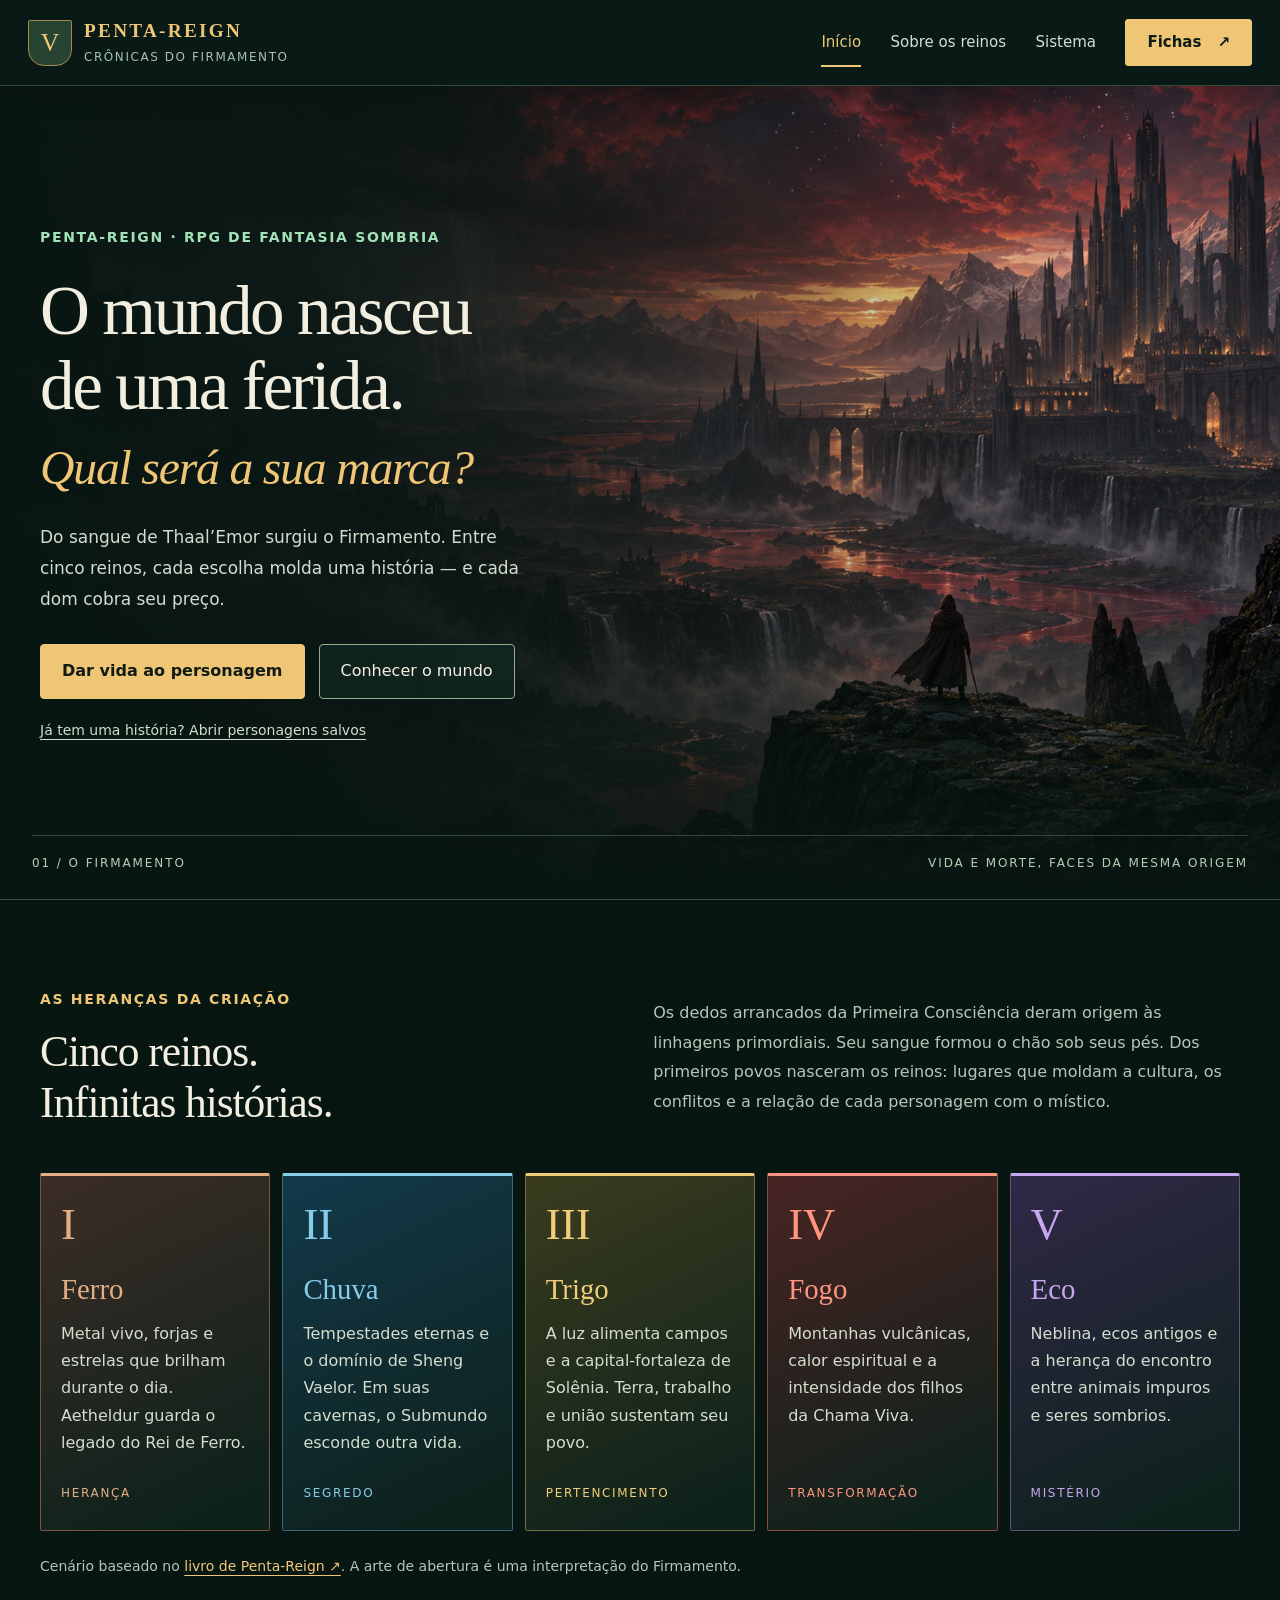
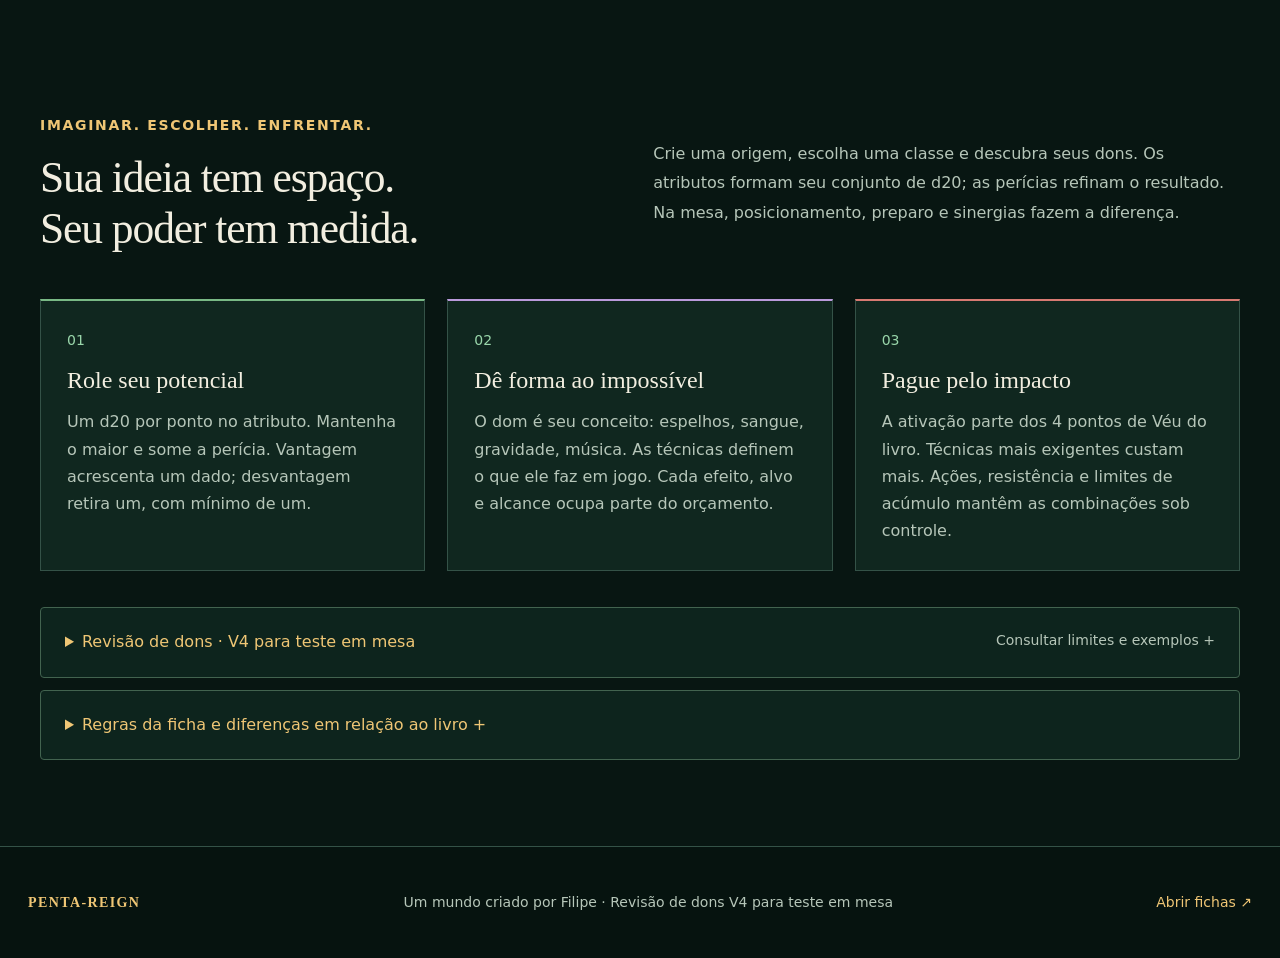
==== commit 970ae4e7: "Atualiza Penta-Reign com fichas separadas e identidade de fantasia sombria Separa apresentação e fic" ====
--- a/index.html
+++ b/index.html
@@ -3,34 +3,43 @@
 <head>
   <meta charset="UTF-8">
   <meta name="viewport" content="width=device-width, initial-scale=1.0">
-  <meta name="theme-color" content="#10100f">
-  <title>Thaal’Emor — Entre o Firmamento e o Véu</title>
-  <meta name="description" content="Conheça os cinco reinos de Thaal’Emor, crie seu personagem e molde dons com técnicas, custos e limites mecânicos.">
+  <meta name="theme-color" content="#091b17">
+  <title>Penta-Reign — Entre o Firmamento e o Véu</title>
+  <meta name="description" content="Conheça Penta-Reign, seus cinco reinos e seu sistema de RPG. Dê vida a personagens com dons criativos e limites mecânicos.">
   <link rel="stylesheet" href="css/styles.css">
   <link rel="stylesheet" href="css/v4.css">
+  <link rel="stylesheet" href="css/penta-reign.css">
 </head>
-<body>
-
-  <a class="skip-link" href="#ficha">Ir para a ficha</a>
+<body class="landing-page">
+  <a class="skip-link" href="#conteudo">Ir para o conteúdo</a>
   <header class="site-header">
-    <a class="site-brand" href="#inicio" aria-label="Thaal’Emor, início"><span class="brand-mark">T’E</span><strong>THAAL’EMOR<small>CRÔNICAS DO FIRMAMENTO</small></strong></a>
-    <nav class="main-nav" aria-label="Navegação principal"><a href="#inicio">Início</a><a href="#universo">O universo</a><a href="#sistema">O sistema</a><a class="nav-cta" href="#ficha">Minha ficha</a></nav>
+    <a class="site-brand" href="#inicio" aria-label="Penta-Reign, início">
+      <span class="brand-mark" aria-hidden="true">V</span>
+      <strong>PENTA-REIGN<small>CRÔNICAS DO FIRMAMENTO</small></strong>
+    </a>
+    <nav class="main-nav" aria-label="Navegação principal">
+      <a href="#inicio" data-section="inicio">Início</a>
+      <a href="#universo" data-section="universo">Sobre os reinos</a>
+      <a href="#sistema" data-section="sistema">Sistema</a>
+      <a class="nav-cta" href="fichas.html">Fichas <span aria-hidden="true">↗</span></a>
+    </nav>
   </header>
+  <main id="conteudo">
   <section id="inicio" class="home-hero" aria-labelledby="heroTitle">
     <div class="hero-art" role="img" aria-label="Um viajante diante do Firmamento, entre uma cidade de metal, estrelas e tempestades"></div>
-    <div class="hero-copy"><span class="eyebrow">UM RPG DE REINOS, DONS E CONSEQUÊNCIAS</span><h1 id="heroTitle">O mundo nasceu<br>de uma ferida.<br><em>Qual será a sua marca?</em></h1><p>Do sangue de Thaal’Emor surgiu o Firmamento. Entre cinco reinos, cada escolha molda uma história — e cada dom cobra seu preço.</p><div class="hero-actions"><a class="button primary" href="#ficha">Dar vida ao personagem</a><a class="button ghost" href="#universo">Conhecer o mundo</a></div><a class="continue-link" href="#library">Já tem uma história? Abrir personagens salvos</a></div>
+    <div class="hero-copy"><span class="eyebrow">PENTA-REIGN · RPG DE FANTASIA SOMBRIA</span><h1 id="heroTitle">O mundo nasceu<br>de uma ferida.<br><em>Qual será a sua marca?</em></h1><p>Do sangue de Thaal’Emor surgiu o Firmamento. Entre cinco reinos, cada escolha molda uma história — e cada dom cobra seu preço.</p><div class="hero-actions"><a class="button primary" href="fichas.html">Dar vida ao personagem</a><a class="button ghost" href="#universo">Conhecer o mundo</a></div><a class="continue-link" href="fichas.html#library">Já tem uma história? Abrir personagens salvos</a></div>
     <div class="hero-foot"><span>01 / O FIRMAMENTO</span><span>VIDA E MORTE, FACES DA MESMA ORIGEM</span></div>
   </section>
   <section id="universo" class="lore-section" aria-labelledby="worldTitle">
     <div class="section-intro"><div><span class="eyebrow">AS HERANÇAS DA CRIAÇÃO</span><h2 id="worldTitle">Cinco reinos.<br>Infinitas histórias.</h2></div><p>Os dedos arrancados da Primeira Consciência deram origem às linhagens primordiais. Seu sangue formou o chão sob seus pés. Dos primeiros povos nasceram os reinos: lugares que moldam a cultura, os conflitos e a relação de cada personagem com o místico.</p></div>
     <div class="kingdom-list">
-      <article><span class="realm-no">I</span><h3>Ferro</h3><p>Metal vivo, forjas e estrelas que brilham durante o dia. Aetheldur guarda o legado do Rei de Ferro.</p><span class="realm-word">HERANÇA</span></article>
-      <article><span class="realm-no">II</span><h3>Chuva</h3><p>Tempestades eternas e o domínio de Sheng Vaelor. Em suas cavernas, o Submundo esconde outra vida.</p><span class="realm-word">SEGREDO</span></article>
-      <article><span class="realm-no">III</span><h3>Trigo</h3><p>A luz alimenta campos e a capital-fortaleza de Solênia. Terra, trabalho e união sustentam seu povo.</p><span class="realm-word">PERTENCIMENTO</span></article>
-      <article><span class="realm-no">IV</span><h3>Fogo</h3><p>Montanhas vulcânicas, calor espiritual e a intensidade dos filhos da Chama Viva.</p><span class="realm-word">TRANSFORMAÇÃO</span></article>
-      <article><span class="realm-no">V</span><h3>Eco</h3><p>Neblina, ecos antigos e a herança do encontro entre animais impuros e seres sombrios.</p><span class="realm-word">MISTÉRIO</span></article>
+      <article class="realm-iron"><span class="realm-no" aria-hidden="true">I</span><h3>Ferro</h3><p>Metal vivo, forjas e estrelas que brilham durante o dia. Aetheldur guarda o legado do Rei de Ferro.</p><span class="realm-word">HERANÇA</span></article>
+      <article class="realm-rain"><span class="realm-no" aria-hidden="true">II</span><h3>Chuva</h3><p>Tempestades eternas e o domínio de Sheng Vaelor. Em suas cavernas, o Submundo esconde outra vida.</p><span class="realm-word">SEGREDO</span></article>
+      <article class="realm-wheat"><span class="realm-no" aria-hidden="true">III</span><h3>Trigo</h3><p>A luz alimenta campos e a capital-fortaleza de Solênia. Terra, trabalho e união sustentam seu povo.</p><span class="realm-word">PERTENCIMENTO</span></article>
+      <article class="realm-flame"><span class="realm-no" aria-hidden="true">IV</span><h3>Fogo</h3><p>Montanhas vulcânicas, calor espiritual e a intensidade dos filhos da Chama Viva.</p><span class="realm-word">TRANSFORMAÇÃO</span></article>
+      <article class="realm-echo"><span class="realm-no" aria-hidden="true">V</span><h3>Eco</h3><p>Neblina, ecos antigos e a herança do encontro entre animais impuros e seres sombrios.</p><span class="realm-word">MISTÉRIO</span></article>
     </div>
-    <p class="source-note">Cenário baseado no <a href="https://canva.link/0y5v70f09yelr1f" target="_blank" rel="noopener noreferrer">livro de Thaal’Emor ↗</a>. A arte de abertura é uma interpretação do Firmamento.</p>
+    <p class="source-note">Cenário baseado no <a href="https://canva.link/0y5v70f09yelr1f" target="_blank" rel="noopener noreferrer">livro de Penta-Reign ↗</a>. A arte de abertura é uma interpretação do Firmamento.</p>
   </section>
   <section id="sistema" class="system-section" aria-labelledby="systemTitle">
     <div class="section-intro"><div><span class="eyebrow">IMAGINAR. ESCOLHER. ENFRENTAR.</span><h2 id="systemTitle">Sua ideia tem espaço.<br>Seu poder tem medida.</h2></div><p>Crie uma origem, escolha uma classe e descubra seus dons. Os atributos formam seu conjunto de d20; as perícias refinam o resultado. Na mesa, posicionamento, preparo e sinergias fazem a diferença.</p></div>
@@ -38,172 +47,15 @@
     <details class="rulebook" id="regras-dons"><summary><span>Revisão de dons · V4 para teste em mesa</span><span>Consultar limites e exemplos +</span></summary><div id="powerRules"></div></details>
     <details class="rulebook"><summary>Regras da ficha e diferenças em relação ao livro +</summary><p class="rule-intro">Esta ficha mantém a escala reduzida da V3 para atributos, perícias, crítico e especializações. O livro contém valores diferentes e trechos em desenvolvimento. Os dons abaixo usam a revisão V4; classes, itens e rituais específicos continuam registrados para consulta e precisam ser compatibilizados pela mesa.</p><div id="rulesContent" class="rules-grid"></div></details>
   </section>
-  <div class="sheet-divider"><span>SEU LUGAR NESTA HISTÓRIA</span><span>FICHA INTERATIVA / V4</span></div>
-  <div class="app-shell" id="ficha">
-    <aside class="sidebar">
-      <div class="brand"><span class="brand-mark">T'E</span><div><strong>THAAL'EMOR</strong><small>Ficha Interativa • V4.0</small></div></div>
-
-      <section class="profile-mini">
-        <button class="portrait" id="portraitButton" type="button" title="Alterar retrato">
-          <img id="portraitImage" alt="Retrato do personagem" hidden>
-          <span id="portraitFallback">+</span>
-        </button>
-        <input id="portraitInput" type="file" accept="image/*" hidden>
-        <div class="profile-mini-copy"><strong id="miniName">Personagem sem nome</strong><span id="miniClass">Livre • Nível 1</span></div>
-      </section>
-
-      <nav class="side-nav" aria-label="Seções da ficha">
-        <button class="side-nav-btn active" data-view="overview"><span>◈</span> Identidade</button>
-        <button class="side-nav-btn" data-view="skills"><span>✦</span> Perícias</button>
-        <button class="side-nav-btn" data-view="gifts"><span>◇</span> Dons</button>
-        <button class="side-nav-btn" data-view="combat"><span>⚔</span> Combate & Dados</button>
-        <button class="side-nav-btn" data-view="content"><span>▤</span> Anotações</button>
-        <button class="side-nav-btn" data-view="library"><span>▣</span> Personagens</button>
-        <a class="side-rule-link" href="#regras-dons">Consultar regras dos dons</a>
-      </nav>
-
-      <div class="sidebar-actions">
-        <button id="saveCharacter" class="primary" type="button">Salvar ficha</button>
-        <button id="newCharacter" class="ghost" type="button">Nova ficha</button>
-      </div>
-    </aside>
-
-    <main class="workspace">
-      <header class="workspace-head">
-        <div><span class="eyebrow">MODO DE MESA</span><h2 id="viewTitle">Sua ficha de personagem</h2></div>
-        <div class="head-actions"><span id="saveState" class="save-state">Alterações locais</span><button id="printSheet" class="ghost" type="button">Imprimir / PDF</button></div>
-      </header>
-
-      <div id="warnings" class="warnings" aria-live="polite"></div>
-
-      <section id="overview" class="view active">
-        <section class="identity-panel panel">
-          <div class="section-head"><div><span class="kicker">IDENTIDADE</span><h2>Quem é este personagem?</h2></div><button class="collapse-btn" type="button" data-collapse="identityBody" aria-expanded="true" aria-controls="identityBody" aria-label="Recolher ou expandir identidade">−</button></div>
-          <div id="identityBody" class="identity-body">
-            <div class="grid cols-4">
-              <label>Nome<input id="name" placeholder="Nome do personagem"></label>
-              <label>Jogador<input id="player" placeholder="Nome do jogador"></label>
-              <label>Origem<select id="origin"></select></label>
-              <label>Classe<select id="className"></select></label>
-              <label>Caminho<input id="path" placeholder="Caminho / especialização"></label>
-              <label>Nível<input id="level" type="number" min="1" max="10" value="1"></label>
-              <label>EXP<input id="exp" type="number" min="0" value="0"></label>
-              <label>Alinhamento<input id="alignment" placeholder="Livre"></label>
-              <label>Reino de origem<select id="kingdom"></select></label>
-              <label>Local de origem<input id="location" placeholder="Ex.: Submundo"></label>
-              <label>Idade<input id="age" type="number" min="0"></label>
-              <label>Gênero<input id="gender" placeholder="Livre"></label>
-            </div>
-            <div id="classSummary" class="class-summary"></div>
-          </div>
-        </section>
-
-        <section class="resource-strip">
-          <article class="resource-card life">
-            <div class="resource-top"><span>VIDA</span><strong><input id="lpCurrent" aria-label="Vida atual" type="number" min="0" value="25"> / <input id="lpMax" aria-label="Vida máxima" type="number" min="1" value="25"></strong></div>
-            <div class="bar"><i id="lpBar"></i></div>
-            <div class="resource-actions"><button type="button" data-resource="lpCurrent" data-delta="-5">−5</button><button type="button" data-resource="lpCurrent" data-delta="-1">−1</button><button type="button" data-resource="lpCurrent" data-delta="1">+1</button><button type="button" data-resource="lpCurrent" data-delta="5">+5</button></div>
-          </article>
-          <article class="resource-card veil">
-            <div class="resource-top"><span>VÉU</span><strong><input id="veilCurrent" aria-label="Véu atual" type="number" min="0"> / <input id="veilMax" aria-label="Véu máximo" type="number" readonly></strong></div>
-            <div class="bar"><i id="veilBar"></i></div>
-            <div class="resource-actions"><button type="button" data-resource="veilCurrent" data-delta="-4">−4</button><button type="button" data-resource="veilCurrent" data-delta="-1">−1</button><button type="button" data-resource="veilCurrent" data-delta="1">+1</button><button type="button" data-resource="veilCurrent" data-delta="4">+4</button></div>
-          </article>
-          <article class="derived-card"><span>DEFESA</span><strong id="defenseDisplay">11</strong><small>Fortitude + Defesa + armadura</small></article>
-          <article class="derived-card"><span>MOVIMENTO</span><strong id="movementDisplay">10m</strong><small>Base + Vigor</small></article>
-          <article class="derived-card"><span>VONTADE</span><strong><input id="will" aria-label="Pontos de Vontade" type="number" value="0"></strong><small>Ajuste livre</small></article>
-        </section>
-
-        <section class="panel attributes-panel">
-          <div class="section-head split"><div><span class="kicker">ATRIBUTOS</span><h2>Clique para rolar</h2><p>Cada ponto adiciona um d20 ao pool e mantém o maior.</p></div><span id="attributeCounter" class="counter"></span></div>
-          <div id="attributes" class="attribute-wheel"></div>
-        </section>
-
-        <div class="overview-grid">
-          <section class="panel quick-panel">
-            <div class="section-head"><div><span class="kicker">BUILD</span><h2>Especialização atual</h2></div></div>
-            <div id="buildHighlights" class="build-highlights"></div>
-          </section>
-          <section class="panel quick-panel">
-            <div class="section-head"><div><span class="kicker">DONS</span><h2>Despertar</h2></div><button type="button" class="link-button" data-jump="gifts">Abrir Dons →</button></div>
-            <div class="gift-overview"><div><span>Rolagem</span><strong id="giftRollMini">—</strong></div><div><span>Quantidade</span><strong id="giftCountMini">—</strong></div><div><span>Orçamento</span><strong id="budgetMini">—</strong></div></div>
-          </section>
-        </div>
-      </section>
-
-      <section id="skills" class="view">
-        <section class="panel">
-          <div class="section-head split"><div><span class="kicker">PERÍCIAS</span><h2>Treine e role sem sair da ficha</h2><p>Os graus investidos respeitam o limite do nível; graus de Classe acumulam por cima.</p></div><span id="skillCounter" class="counter"></span></div>
-          <div class="legend"><span><i class="dot invested"></i> Investido</span><span><i class="dot class"></i> Classe</span><span><i class="dot total"></i> Bônus final</span></div>
-          <div id="skillsContainer" class="skills-container"></div>
-        </section>
-      </section>
-
-      <section id="gifts" class="view">
-        <section class="panel gift-control">
-          <div class="section-head split"><div><span class="kicker">DONS</span><h2>Despertar do personagem</h2><p>A rolagem define quantos Dons surgem e o orçamento mundano inicial.</p></div><button id="rollGifts" class="primary" type="button">Rolar d20</button></div>
-          <div class="gift-roll-row"><label>Resultado<input id="giftRoll" type="number" min="1" max="20" placeholder="1–20"></label><div class="metric"><span>Dons</span><strong id="giftCount">—</strong></div><div class="metric"><span>Atributos</span><strong id="attributeBudget">—</strong></div><div class="metric"><span>Perícias</span><strong id="skillBudget">—</strong></div></div>
-          <div class="gift-table-mini"><span><b>1–3</b> 0</span><span><b>4–14</b> 1</span><span><b>15–17</b> 2</span><span><b>18–19</b> 3</span><span><b>20</b> 4</span></div>
-        </section>
-        <div id="powerWorkbench" class="panel"></div><div id="giftsContainer" class="gifts-grid"></div>
-      </section>
-
-      <section id="combat" class="view"><section class="panel"><div class="section-head"><div><span class="kicker">ECONOMIA DE AÇÕES</span><h2>Seu turno, suas escolhas</h2></div></div><div id="turnTracker"></div><p class="help">O uso de técnicas desconta Véu e ações. Registre aqui as ações gastas fora do construtor. Alvos, resistência, duração e condições são acompanhados pela mesa.</p></section>
-        <div class="combat-grid">
-          <section class="panel">
-            <div class="section-head"><div><span class="kicker">TESTE RÁPIDO</span><h2>Monte uma rolagem</h2></div></div>
-            <div class="grid cols-2">
-              <label>Atributo<select id="testAttribute"></select></label>
-              <label>Perícia<select id="testSkill"></select></label>
-              <label>Situação<select id="testEdge"><option value="0">Normal</option><option value="1">Vantagem (+1d20)</option><option value="-1">Desvantagem (−1d20)</option></select></label>
-              <label>Bônus de combo<input id="testCombo" type="number" min="-6" max="6" value="0"></label>
-              <label>Dificuldade / Defesa<input id="testTarget" type="number" min="1" value="15"></label>
-              <label>Armadura<select id="armor"><option value="0">Nenhuma (+0)</option><option value="1">Leve (+1)</option><option value="2">Média (+2)</option><option value="3">Pesada (+3)</option></select></label>
-            </div>
-            <div id="testPreview" class="test-preview"></div>
-            <button id="rollTest" class="primary wide" type="button">Rolar teste</button>
-          </section>
-
-          <section class="panel dice-tray">
-            <div class="section-head"><div><span class="kicker">BANDEJA</span><h2>Dados de dano e efeitos</h2></div></div>
-            <div class="dice-buttons"><button data-die="4">d4</button><button data-die="6">d6</button><button data-die="8">d8</button><button data-die="10">d10</button><button data-die="12">d12</button><button data-die="20">d20</button></div>
-            <div class="derived-list"><div><span>Bônus de Mira</span><strong id="aimRange">+0m</strong></div><div><span>Alcance de Potência</span><strong id="powerRange">+0m</strong></div><div><span>Dano de Potência</span><strong id="powerDamage">+0</strong></div></div>
-          </section>
-        </div>
-        <section class="panel history-panel"><div class="section-head split"><div><span class="kicker">HISTÓRICO</span><h2>Rolagens desta sessão</h2></div><button id="clearLog" class="ghost" type="button">Limpar</button></div><div id="rollHistory" class="roll-history"></div></section>
-      </section>
-
-      <section id="content" class="view">
-        <section class="panel">
-          <div class="section-head"><div><span class="kicker">CONTEÚDO</span><h2>O que o personagem carrega e sabe</h2></div></div>
-
-          <details class="notes-detail" open><summary>Habilidades de classe, caminho e rituais</summary><div id="abilitiesPane" class="content-pane active"><label>Registros e habilidades do livro (consulta manual)<textarea id="abilities" rows="16" placeholder="Anote classe, caminho e rituais. Crie técnicas de Dom na seção Dons; anotações não acrescentam efeitos mecânicos a elas."></textarea></label></div>
-          </details><details class="notes-detail"><summary>Inventário e equipamentos</summary><div id="inventoryPane" class="content-pane active"><label>Inventário / equipamentos<textarea id="inventory" rows="16" placeholder="Armas, armaduras, consumíveis, munição, focos..."></textarea></label></div>
-          </details><details class="notes-detail"><summary>História e observações</summary><div id="storyPane" class="content-pane active"><div class="grid cols-2"><label>Traços / aparência<textarea id="traits" rows="12"></textarea></label><label>Observações<textarea id="notes" rows="12"></textarea></label></div></div></details>
-        </section>
-      </section>
-
-      <section id="library" class="view">
-        <section class="panel"><div class="section-head"><div><span class="kicker">PERSONAGENS</span><h2>Biblioteca local</h2><p>Seus personagens ficam neste navegador. Fichas V3 e V2 são copiadas na primeira abertura. Use JSON para levar a ficha a outro navegador ou endereço.</p></div></div><div class="library-tools"><button type="button" id="exportCharacter">Exportar ficha JSON</button><button type="button" id="importCharacter">Importar ficha JSON</button><input type="file" id="importInput" accept=".json,application/json" hidden></div><div id="savedCharacters" class="cards"></div></section>
-      </section>
-
-    </main>
-
-    <aside class="roll-rail">
-      <div class="rail-title"><span>ROLAGEM</span><small>resultado rápido</small></div>
-      <div id="lastRoll" class="last-roll empty"><span>Clique em um atributo, perícia ou dado.</span></div>
-      <div class="rail-divider"></div>
-      <div class="rail-title"><span>FICHA</span><small>sempre à mão</small></div>
-      <div class="rail-stats"><div><span>DEF</span><strong id="railDefense">11</strong></div><div><span>LP</span><strong id="railLP">25/25</strong></div><div><span>VÉU</span><strong id="railVeil">8/8</strong></div><div><span>MOV</span><strong id="railMove">10m</strong></div></div>
-      <button class="primary wide" type="button" data-jump="combat">Abrir painel de dados</button>
-    </aside>
-  </div>
-
-  <div id="sessionFeedback" role="status" aria-live="polite"></div>
+  </main>
+  <footer class="site-footer">
+    <a href="index.html#inicio">PENTA-REIGN</a>
+    <p>Um mundo criado por Filipe · Revisão de dons V4 para teste em mesa</p>
+    <a href="fichas.html">Abrir fichas ↗</a>
+  </footer>
   <script src="js/data.js"></script>
   <script src="js/power-engine.js"></script>
-  <script src="js/app.js"></script>
-  <script src="js/powers-ui.js"></script>
-  <footer class="site-footer"><a href="#inicio">THAAL’EMOR</a><p>Um mundo criado por Filipe · Ficha V4 · Revisão de dons para teste em mesa</p><a href="#ficha">Voltar à ficha ↑</a></footer>
+  <script src="js/rules.js"></script>
+  <script src="js/site.js"></script>
 </body>
 </html>
--- a/css/penta-reign.css
+++ b/css/penta-reign.css
@@ -0,0 +1,276 @@
+/* Penta-Reign: forest green, blood red and old gold. */
+:root {
+  --bg: #081612;
+  --panel: #10251f;
+  --panel2: #17342b;
+  --panel3: #203e33;
+  --ink: #f2eee0;
+  --muted: #b6c6b9;
+  --line: #345247;
+  --gold: #efc675;
+  --gold2: #a78749;
+  --wine: #cc5357;
+  --green: #77d6a6;
+  --violet: #b99be9;
+  --blue: #87cce8;
+  --topbar-height: 86px;
+}
+
+body { background: var(--bg); line-height: 1.65; }
+::selection { background: #efc675; color: #081612; }
+.sheet-document { scroll-behavior: auto; }
+.eyebrow, .kicker { font-size: .875rem; letter-spacing: .12em; }
+.site-header {
+  min-height: var(--topbar-height);
+  padding: 16px max(28px, calc((100vw - 1440px) / 2));
+  background: #091b17f5;
+  border-bottom: 1px solid #779b6b60;
+  box-shadow: 0 4px 30px #0003;
+}
+.site-brand .brand-mark {
+  width: 44px;
+  height: 46px;
+  border: 1px solid var(--gold2);
+  border-radius: 2px 2px 16px 16px;
+  background: #274331;
+  color: var(--gold);
+  font: 1.6rem Georgia, serif;
+}
+.site-brand strong { font-size: 1.2rem; letter-spacing: .12em; color: var(--gold); }
+.site-brand small { font-size: .75rem; letter-spacing: .13em; color: #a7c2ad; }
+.main-nav { gap: clamp(16px, 2.3vw, 36px); }
+.main-nav a { font-size: .9375rem; min-height: 44px; display: inline-flex; align-items: center; color: #d5dfd3; }
+.main-nav a.active:not(.nav-cta) { color: var(--gold); box-shadow: 0 2px var(--gold); }
+.main-nav .nav-cta {
+  padding: 10px 21px;
+  gap: 16px;
+  color: #101b13;
+  background: var(--gold);
+  border: 1px solid var(--gold);
+  border-radius: 3px;
+  font-weight: 700;
+}
+.main-nav .nav-cta:hover { background: #ffdf9e; color: #101b13; }
+.main-nav .nav-cta[aria-current="page"] { background: #234738; color: var(--gold); }
+.primary { background: var(--gold); color: #101b13; border-color: var(--gold); }
+.primary:hover { background: #ffdf9e; border-color: #ffdf9e; }
+button, .button { border-radius: 4px; }
+button:hover { border-color: var(--gold2); }
+.ghost:hover { background: #284837; }
+input, select, textarea { background: #091b16; color: var(--ink); border-color: #486253; font-size: 1rem; }
+input:focus, select:focus, textarea:focus { outline: 2px solid var(--gold); outline-offset: 2px; box-shadow: none; }
+input::placeholder, textarea::placeholder { color: #92aa9b; opacity: 1; }
+
+.home-hero {
+  min-height: min(830px, calc(100svh - var(--topbar-height)));
+  padding: 90px max(40px, calc((100vw - 1320px) / 2)) 108px;
+  border-bottom: 1px solid var(--line);
+}
+.hero-art { background-position: 65% 48%; opacity: 1; }
+.home-hero::after {
+  background: linear-gradient(90deg, #081612f5 0%, #081612d9 26%, #08161255 59%, #08161205 85%), linear-gradient(0deg, #081612 0%, #08161200 36%);
+}
+.hero-copy { max-width: 770px; }
+.hero-copy .eyebrow { color: #a2e2b7; }
+.hero-copy h1 { font-size: clamp(3rem, 5.4vw, 5.5rem); line-height: 1.08; margin: 24px 0; }
+.hero-copy h1 em { font-size: .69em; color: #efc675; }
+.hero-copy p { max-width: 485px; color: #d0dece; font-size: 1.0625rem; line-height: 1.8; }
+.hero-actions { gap: 14px; margin: 30px 0 18px; }
+.hero-actions .ghost { background: #132b2299; border-color: #91ac89; }
+.hero-actions .ghost:hover { background: #284837; }
+.continue-link { color: #d0dfcd; font-size: .875rem; }
+.hero-foot { font-size: .75rem; color: #b8cdb5; border-color: #91ac8950; }
+.lore-section, .system-section, #regras-dons { scroll-margin-top: calc(var(--topbar-height) + 24px); }
+.lore-section, .system-section { max-width: 1400px; padding: 86px 40px; }
+.section-intro { align-items: center; gap: 70px; margin-bottom: 45px; }
+.section-intro h2 { color: var(--ink); font-size: clamp(2rem, 3.4vw, 3.5rem); }
+.section-intro p { font-size: 1rem; }
+.kingdom-list { border: 0; gap: 12px; align-items: stretch; }
+.kingdom-list article, .kingdom-list article:first-child, .kingdom-list article:last-child {
+  padding: 26px 20px;
+  background: linear-gradient(155deg, var(--realm-bg), #0d211b 92%);
+  border: 1px solid var(--realm-border);
+  border-top: 3px solid var(--realm-color);
+  border-radius: 2px;
+  display: flex;
+  flex-direction: column;
+}
+.realm-iron { --realm-color: #e2ae85; --realm-bg: #3b2d26; --realm-border: #785442; }
+.realm-rain { --realm-color: #87cce8; --realm-bg: #13394a; --realm-border: #39667b; }
+.realm-wheat { --realm-color: #f0ce79; --realm-bg: #3b3c1e; --realm-border: #787043; }
+.realm-flame { --realm-color: #ff9581; --realm-bg: #482423; --realm-border: #884c43; }
+.realm-echo { --realm-color: #c7a7f0; --realm-bg: #302847; --realm-border: #62517e; }
+.realm-no { color: var(--realm-color); font-size: 2.8rem; line-height: 1; }
+.kingdom-list h3 { font-size: 1.8rem; color: var(--realm-color); margin: 26px 0 14px; }
+.kingdom-list p { font-size: 1rem; color: #d4ddcf; line-height: 1.7; margin: 0 0 28px; }
+.realm-word { color: var(--realm-color); font-size: .75rem; margin-top: auto; }
+.source-note { margin-top: 24px; }
+.system-section { padding-top: 34px; }
+.system-pillars { gap: 22px; }
+.system-pillars article { background: #10271f; border: 1px solid var(--line); border-top: 2px solid #79b985; padding: 26px; }
+.system-pillars article:nth-child(2) { border-top-color: #ba9adb; }
+.system-pillars article:nth-child(3) { border-top-color: #d87a72; }
+.system-pillars article > span { font-size: .875rem; color: #99d6aa; }
+.system-pillars h3 { font-size: 1.5rem; margin: 14px 0; }
+.system-pillars p { margin: 0; }
+.rulebook { background: #0d241d; border-color: #42634f; border-radius: 4px; }
+.rulebook summary { line-height: 1.65; }
+.rules-prose p, .rule-card p, .example-grid p { font-size: 1rem; }
+.rule-card { background: #102a21; border-color: var(--line); }
+.rule-card h3 { color: var(--gold); }
+.example-grid article { background: #0b1e18; }
+.help, .source-note, .rule-intro { font-size: .875rem; }
+.table-wrap:focus-visible { outline: 2px solid var(--gold); }
+
+.character-page .app-shell { grid-template-columns: 230px minmax(0, 1fr) 215px; min-height: calc(100svh - var(--topbar-height)); }
+.character-page .sidebar, .character-page .roll-rail { top: var(--topbar-height); height: calc(100svh - var(--topbar-height)); overflow-y: auto; background: #0b211a; }
+.character-page .sidebar { padding: 24px 16px; }
+.profile-mini { background: #173c2c; border-color: #456747; border-radius: 4px; }
+.profile-mini-copy span { font-size: .875rem; }
+.side-nav { margin: 4px 0; }
+.side-nav-btn { font-size: .9375rem; min-height: 48px; border-radius: 3px; }
+.side-nav-btn span { color: #8cb99a; }
+.side-nav-btn.active { background: #264c36; color: var(--gold); box-shadow: inset 3px 0 var(--gold); }
+.side-nav-btn.active span { color: var(--gold); }
+.sidebar-actions { margin-top: auto; }
+.character-page .workspace { padding: 32px 28px 56px; background: radial-gradient(ellipse at 100% 0, #1d392633, transparent 65%); }
+.workspace-head { align-items: flex-start; flex-wrap: wrap; }
+.workspace-head h1 { font: 400 2rem/1.2 Georgia, serif; margin: 6px 0 0; }
+.head-actions { gap: 8px; }
+.save-state { font-size: .875rem; width: 100%; text-align: right; }
+.character-page .view { display: none; margin-bottom: 0; }
+.character-page .view.active { display: block; }
+.character-page.printing .view:not(#library) { display: block; }
+.character-page .view:focus-visible { outline: 2px solid var(--gold); outline-offset: 6px; }
+.panel, .gift-card { border-color: #3d5b4c; border-radius: 5px; background: var(--panel); }
+.section-head p, .card p { font-size: 1rem; }
+.section-head .kicker { color: #8fdbad; }
+.resource-card.life { background: #3c2025; border-color: #995359; }
+.resource-card.veil { background: #133a30; border-color: #508d73; }
+.life .bar i { background: #ec7a82; }
+.veil .bar i { background: #70d8ab; }
+.derived-card { background: #233627; border-color: #5a714e; }
+.derived-card strong { color: #efc675; }
+.class-summary > div, .build-pill, .gift-overview > div { background: #193629; border-color: #345b44; }
+.attribute-node { border-color: #436b51; background: #112d22; border-radius: 4px; }
+.attribute-roll:hover { background: #264c36; }
+.attribute-rune { color: #99d6aa; }
+.skill-group { background: #0c211a; border-color: #3e5e4d; }
+.skill-group-title { background: #173729; }
+.skill-row { background: transparent; border-color: #2b4839; }
+.technique { background: #0b2019; border-color: #43604e; }
+.tech-metrics > div { background: #1b382b; }
+.cast-result, .ongoing-effect { background: #173a2a; }
+.turn-controls button[aria-pressed="true"] { background: #39272b; color: #d5b6b9; }
+.class-summary span, .class-summary strong, .class-summary p, .resource-top > span, .derived-card > span,
+.gift-overview span, .metric span, .rail-stats span, .rail-title span, .last-roll .roll-label,
+.attribute-node small, .counter, .skill-name small, .rank-display, .tech-metrics span, .status-tag { font-size: .875rem; }
+.derived-card small { font-size: .8125rem; }
+.tech-metrics, .casting-columns { min-width: 0; }
+.last-roll { background: #163427; border-color: #4f7755; }
+.last-roll .roll-total { color: #efc675; }
+.no-script { padding: 16px 28px; background: #49252b; color: var(--ink); margin: 0; }
+.rules-dialog {
+  width: min(1080px, calc(100% - 36px));
+  max-height: calc(100svh - 48px);
+  padding: 28px;
+  color: var(--ink);
+  background: #0b2019;
+  border: 1px solid var(--gold2);
+  border-radius: 6px;
+  overscroll-behavior: contain;
+}
+.rules-dialog::backdrop { background: #020905dc; }
+.dialog-head { display: flex; justify-content: space-between; align-items: flex-start; gap: 20px; margin-bottom: 24px; }
+.dialog-head h2 { font: 1.8rem/1.3 Georgia, serif; margin: 8px 0 0; }
+.dialog-head button { flex-shrink: 0; }
+#sessionFeedback { background: #1d3c2c; border-color: #86a369; font-size: 1rem; }
+.site-footer { background: #06130f; padding: 30px max(28px, calc((100vw - 1360px) / 2)); font-size: .875rem; }
+.site-footer a:first-child { color: var(--gold); font-weight: 700; }
+
+@media (min-width: 1450px) {
+  .character-page .app-shell { grid-template-columns: 250px minmax(0, 1fr) 235px; }
+  .character-page .workspace { padding: 36px; }
+}
+@media (max-width: 1180px) {
+  .character-page .app-shell { grid-template-columns: 210px minmax(0, 1fr); }
+  .kingdom-list { grid-template-columns: repeat(3, minmax(0, 1fr)); }
+  .home-hero { min-height: 690px; }
+  .hero-copy h1 { font-size: clamp(3.5rem, 6vw, 4.8rem); }
+  .section-intro { gap: 36px; }
+  .main-nav { gap: 20px; }
+}
+@media (max-width: 860px) {
+  :root { --topbar-height: 132px; }
+  .site-header { justify-content: center; flex-wrap: wrap; gap: 6px 20px; padding: 12px 24px; }
+  .site-brand { width: 100%; justify-content: center; }
+  .site-brand small { display: none; }
+  .site-brand .brand-mark { width: 34px; height: 35px; font-size: 1.3rem; }
+  .main-nav { gap: 24px; flex-wrap: wrap; justify-content: center; }
+  .main-nav a { font-size: .9375rem; }
+  .main-nav .nav-cta { padding: 8px 18px; }
+  .home-hero { min-height: 700px; padding: 70px 30px 100px; }
+  .home-hero::after { background: linear-gradient(90deg, #081612e8, #08161285 55%, #08161230), linear-gradient(0deg, #081612, #08161200 50%); }
+  .hero-foot { left: 30px; right: 30px; }
+  .lore-section, .system-section { padding: 58px 30px; }
+  .section-intro { grid-template-columns: 1fr; gap: 24px; }
+  .kingdom-list { grid-template-columns: repeat(2, minmax(0, 1fr)); }
+  .system-pillars { grid-template-columns: 1fr; }
+  .system-pillars article { padding: 24px; }
+  .character-page .app-shell { display: block; }
+  .character-page .sidebar { position: static; height: auto; overflow: visible; padding: 18px 24px; gap: 16px; }
+  .sidebar-actions { margin: 0; }
+  .side-nav { display: grid; grid-template-columns: repeat(3, minmax(0, 1fr)); gap: 6px; overflow: visible; }
+  .side-nav-btn { white-space: normal; padding: 10px; }
+  .side-nav-btn.active { box-shadow: inset 0 -2px var(--gold); }
+  .character-page .workspace { padding: 28px 24px 45px; }
+  .head-actions { justify-content: flex-start; }
+  .save-state { text-align: left; }
+  .site-footer { padding: 28px 30px; }
+}
+@media (max-width: 560px) {
+  .site-header { padding: 10px 12px; gap: 5px; }
+  .site-brand strong { font-size: 1.0625rem; }
+  .main-nav { width: 100%; gap: 4px 10px; justify-content: center; }
+  .main-nav a { font-size: .875rem; }
+  .main-nav .nav-cta { padding: 8px 12px; gap: 6px; }
+  .home-hero { min-height: 700px; padding: 60px 22px 92px; }
+  .hero-copy h1 { font-size: clamp(2.65rem, 10.8vw, 3.8rem); line-height: 1.12; }
+  .hero-copy h1 em { font-size: .72em; }
+  .hero-copy .eyebrow { font-size: .875rem; letter-spacing: .07em; }
+  .hero-copy p { font-size: 1rem; }
+  .hero-art { background-position: 64%; opacity: 1; }
+  .hero-foot { left: 22px; right: 22px; font-size: .75rem; }
+  .hero-actions { display: grid; }
+  .lore-section, .system-section { padding: 48px 22px; }
+  .kingdom-list { grid-template-columns: 1fr; }
+  .kingdom-list article, .kingdom-list article:first-child, .kingdom-list article:last-child { padding: 24px !important; display: grid; grid-template-columns: 44px 1fr; gap: 0 18px; }
+  .realm-no { font-size: 2.3rem; grid-row: 1 / 4; }
+  .kingdom-list h3 { margin: 0 0 10px; }
+  .kingdom-list p { margin: 0 0 20px; }
+  .realm-word { grid-column: 2; }
+  .character-page .sidebar { padding: 16px; }
+  .side-nav { grid-template-columns: repeat(2, minmax(0, 1fr)); }
+  .side-nav-btn { font-size: .875rem; }
+  .character-page .workspace { padding: 24px 12px 36px; }
+  .workspace-head h1 { font-size: 1.9rem; }
+  .panel, .gift-card { padding: 16px; }
+  .rules-dialog { width: calc(100% - 20px); max-height: calc(100svh - 24px); padding: 18px 12px; }
+  .dialog-head { gap: 12px; }
+  .dialog-head h2 { font-size: 1.4rem; }
+  .dialog-head .eyebrow { font-size: .75rem; }
+  .rulebook { padding-inline: 14px; }
+  .rulebook summary { font-size: 1rem; }
+  .table-wrap { overflow-x: auto; }
+  .site-footer { padding: 28px 22px; }
+}
+@media print {
+  .rules-dialog, .no-script { display: none !important; }
+  .character-page .app-shell { display: block; }
+  .character-page .workspace { padding: 0; background: white; }
+  .character-page .view:not(#library) { display: block !important; }
+  .workspace-head h1 { color: #111; font-size: 20pt; }
+  .resource-card.life, .resource-card.veil, .derived-card, .class-summary > div, .build-pill, .gift-overview > div, .attribute-node, .skill-group, .skill-group-title, .technique, .tech-metrics > div { background: white; color: #111; border-color: #aaa; }
+  .class-summary strong, .derived-card strong, .section-head .kicker, .attribute-rune { color: #111; }
+  input, select, textarea { outline: none !important; }
+}
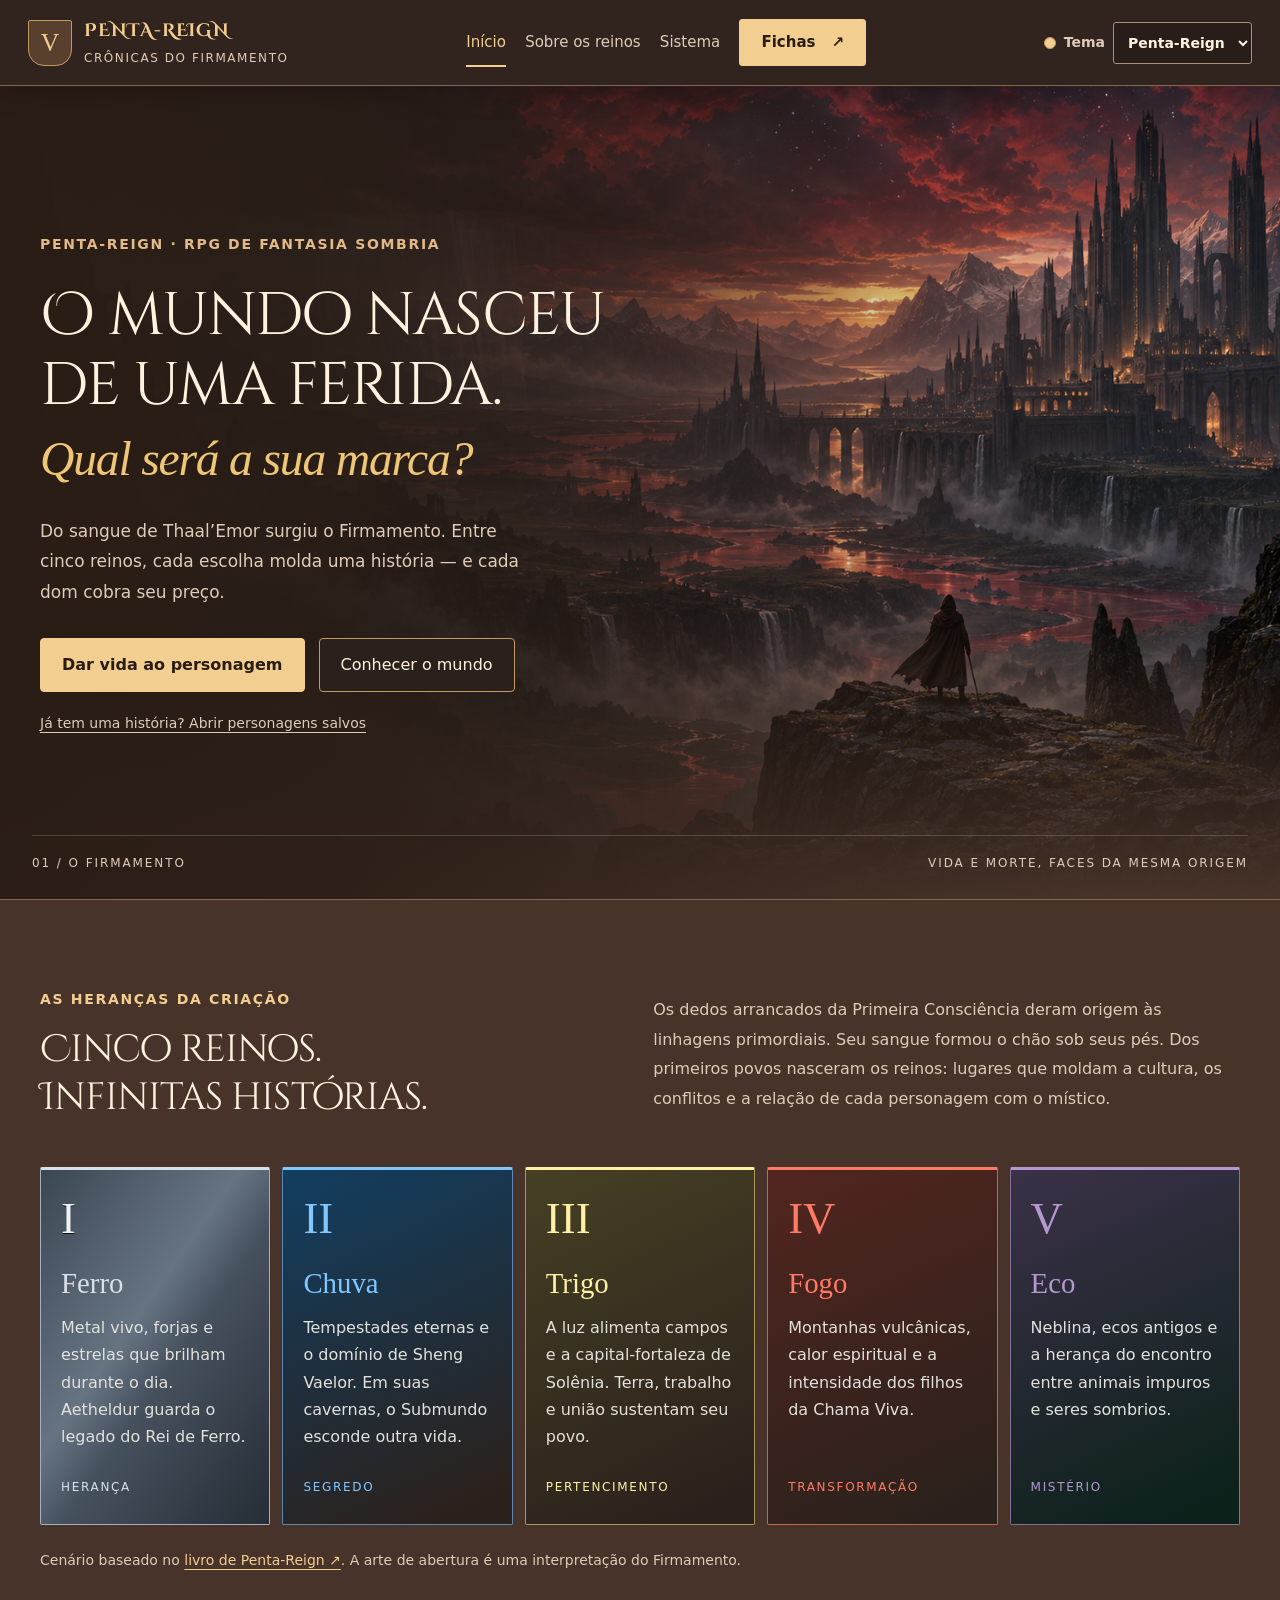
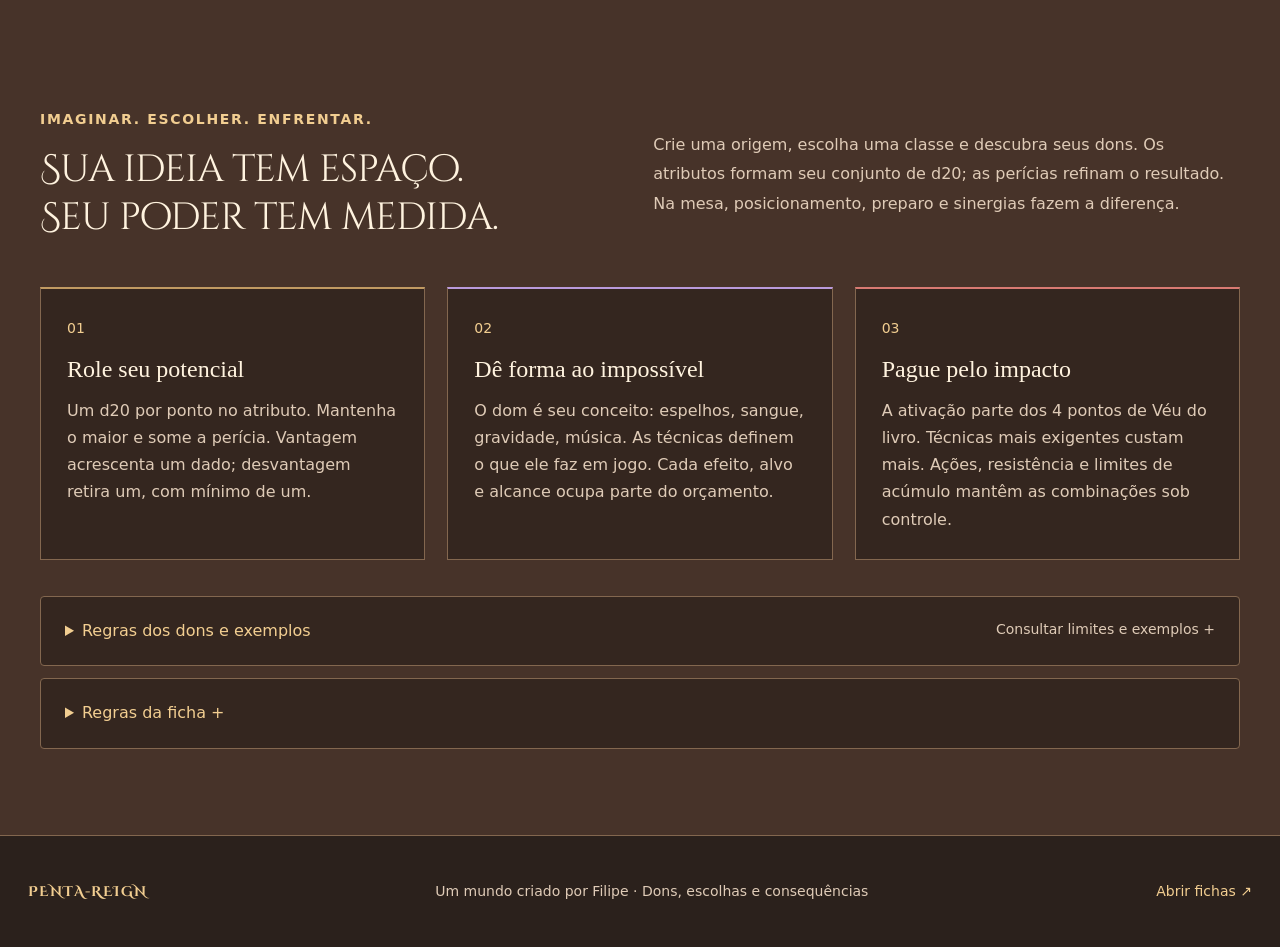
==== commit 3a26cca7: "Implementa criação com pontos limitados e despertar definitivo Adiciona locais de nascimento, 21 ali" ====
--- a/index.html
+++ b/index.html
@@ -3,12 +3,14 @@
 <head>
   <meta charset="UTF-8">
   <meta name="viewport" content="width=device-width, initial-scale=1.0">
-  <meta name="theme-color" content="#091b17">
+  <meta name="theme-color" content="#473329">
+  <script src="js/theme.js"></script>
   <title>Penta-Reign — Entre o Firmamento e o Véu</title>
   <meta name="description" content="Conheça Penta-Reign, seus cinco reinos e seu sistema de RPG. Dê vida a personagens com dons criativos e limites mecânicos.">
   <link rel="stylesheet" href="css/styles.css">
   <link rel="stylesheet" href="css/v4.css">
   <link rel="stylesheet" href="css/penta-reign.css">
+  <link rel="stylesheet" href="css/realms.css">
 </head>
 <body class="landing-page">
   <a class="skip-link" href="#conteudo">Ir para o conteúdo</a>
@@ -23,6 +25,9 @@
       <a href="#sistema" data-section="sistema">Sistema</a>
       <a class="nav-cta" href="fichas.html">Fichas <span aria-hidden="true">↗</span></a>
     </nav>
+    <label class="theme-picker" for="realmTheme"><span class="theme-swatch" aria-hidden="true"></span><span>Tema</span><select id="realmTheme" aria-label="Tema visual do site">
+      <option value="penta">Penta-Reign</option><option value="ferro">Ferro</option><option value="chuva">Chuva</option><option value="fogo">Fogo</option><option value="trigo">Trigo</option><option value="eco">Eco</option>
+    </select></label>
   </header>
   <main id="conteudo">
   <section id="inicio" class="home-hero" aria-labelledby="heroTitle">
@@ -44,13 +49,13 @@
   <section id="sistema" class="system-section" aria-labelledby="systemTitle">
     <div class="section-intro"><div><span class="eyebrow">IMAGINAR. ESCOLHER. ENFRENTAR.</span><h2 id="systemTitle">Sua ideia tem espaço.<br>Seu poder tem medida.</h2></div><p>Crie uma origem, escolha uma classe e descubra seus dons. Os atributos formam seu conjunto de d20; as perícias refinam o resultado. Na mesa, posicionamento, preparo e sinergias fazem a diferença.</p></div>
     <div class="system-pillars"><article><span>01</span><h3>Role seu potencial</h3><p>Um d20 por ponto no atributo. Mantenha o maior e some a perícia. Vantagem acrescenta um dado; desvantagem retira um, com mínimo de um.</p></article><article><span>02</span><h3>Dê forma ao impossível</h3><p>O dom é seu conceito: espelhos, sangue, gravidade, música. As técnicas definem o que ele faz em jogo. Cada efeito, alvo e alcance ocupa parte do orçamento.</p></article><article><span>03</span><h3>Pague pelo impacto</h3><p>A ativação parte dos 4 pontos de Véu do livro. Técnicas mais exigentes custam mais. Ações, resistência e limites de acúmulo mantêm as combinações sob controle.</p></article></div>
-    <details class="rulebook" id="regras-dons"><summary><span>Revisão de dons · V4 para teste em mesa</span><span>Consultar limites e exemplos +</span></summary><div id="powerRules"></div></details>
-    <details class="rulebook"><summary>Regras da ficha e diferenças em relação ao livro +</summary><p class="rule-intro">Esta ficha mantém a escala reduzida da V3 para atributos, perícias, crítico e especializações. O livro contém valores diferentes e trechos em desenvolvimento. Os dons abaixo usam a revisão V4; classes, itens e rituais específicos continuam registrados para consulta e precisam ser compatibilizados pela mesa.</p><div id="rulesContent" class="rules-grid"></div></details>
+    <details class="rulebook" id="regras-dons"><summary><span>Regras dos dons e exemplos</span><span>Consultar limites e exemplos +</span></summary><div id="powerRules"></div></details>
+    <details class="rulebook"><summary>Regras da ficha +</summary><p class="rule-intro">Consulte os testes, recursos e limites usados pela ficha. Habilidades de classe, equipamentos e rituais devem respeitar os orçamentos das técnicas quando produzirem os mesmos efeitos.</p><div id="rulesContent" class="rules-grid"></div></details>
   </section>
   </main>
   <footer class="site-footer">
     <a href="index.html#inicio">PENTA-REIGN</a>
-    <p>Um mundo criado por Filipe · Revisão de dons V4 para teste em mesa</p>
+    <p>Um mundo criado por Filipe · Dons, escolhas e consequências</p>
     <a href="fichas.html">Abrir fichas ↗</a>
   </footer>
   <script src="js/data.js"></script>
--- a/css/realms.css
+++ b/css/realms.css
@@ -0,0 +1,172 @@
+@font-face {
+  font-family: 'Cinzel Decorative';
+  src: url('../assets/fonts/CinzelDecorative-Regular.ttf') format('truetype');
+  font-style: normal;
+  font-weight: 400;
+  font-display: swap;
+}
+@font-face {
+  font-family: 'Cinzel Decorative';
+  src: url('../assets/fonts/CinzelDecorative-Bold.ttf') format('truetype');
+  font-style: normal;
+  font-weight: 700;
+  font-display: swap;
+}
+:root {
+  --primary: #473329;
+  --bg: #473329;
+  --panel: #34261f;
+  --panel2: #534031;
+  --panel3: #634b39;
+  --ink: #fff3df;
+  --muted: #dfcbb7;
+  --line: #83674f;
+  --gold: #f2ce91;
+  --gold2: #c19a62;
+  --header: #30231def;
+  --deep: #2b211c;
+  --raised: #59402e;
+  --field: #281e19;
+  --field-border: #ad8e70;
+  --field-muted: #c6ad94;
+  --accent-soft: #e2b987;
+  --button-ink: #291c12;
+  --hero-shade: 42, 29, 21;
+  --button-fill: #f2ce91;
+}
+[data-theme='ferro'] {
+  --primary: #69737e; --bg: #343b43; --panel: #283038; --panel2: #46515c; --panel3: #535f6c;
+  --ink: #f4f6f8; --muted: #c7d0d9; --line: #778493; --gold: #e3e9ef; --gold2: #b7c2cf;
+  --header: #222931ef; --deep: #20272e; --raised: #404c58; --field: #1c232a; --field-border: #a3afbc;
+  --field-muted: #b0bdcb; --accent-soft: #d2dbe7; --button-ink: #17202a; --hero-shade: 29, 36, 44;
+  --button-fill: linear-gradient(115deg, #a0adba 0%, #f3f6f9 43%, #a9b4c0 55%, #dce2e9 100%);
+}
+[data-theme='chuva'] {
+  --primary: #24618e; --bg: #173a52; --panel: #102c40; --panel2: #244e6c; --panel3: #2c5a7a;
+  --ink: #eff8ff; --muted: #bed9ec; --line: #567e9b; --gold: #a2d7ff; --gold2: #78b4dd;
+  --header: #0c2435ef; --deep: #0d2639; --raised: #245275; --field: #0b2334; --field-border: #81accc;
+  --field-muted: #a6c3d9; --accent-soft: #a3d0f0; --button-ink: #092539; --hero-shade: 9, 32, 49; --button-fill: #a2d7ff;
+}
+[data-theme='fogo'] {
+  --primary: #b84535; --bg: #542c25; --panel: #392019; --panel2: #69382b; --panel3: #7a4230;
+  --ink: #fff3e9; --muted: #efd0be; --line: #aa7156; --gold: #ffa18a; --gold2: #ef8167;
+  --header: #311b17ef; --deep: #301b16; --raised: #693629; --field: #2b1814; --field-border: #ca9178;
+  --field-muted: #d6b09a; --accent-soft: #ffc29e; --button-ink: #38150e; --hero-shade: 45, 21, 15; --button-fill: #ffa18a;
+}
+[data-theme='trigo'] {
+  --primary: #fff0a6; --bg: #494023; --panel: #332e1a; --panel2: #5a4e2b; --panel3: #685b31;
+  --ink: #fff9de; --muted: #e1d7ad; --line: #96885a; --gold: #fff0a6; --gold2: #d6c779;
+  --header: #2a2818ef; --deep: #282716; --raised: #56502b; --field: #242314; --field-border: #bbb078;
+  --field-muted: #c9be8e; --accent-soft: #e9dc9f; --button-ink: #32280d; --hero-shade: 39, 35, 18; --button-fill: #fff0a6;
+}
+[data-theme='eco'] {
+  /* Purple #b89bd6 mixed with 8% neutral gray #808080. */
+  --primary: #b499cf; --bg: #40354b; --panel: #2c2435; --panel2: #51425f; --panel3: #604e70;
+  --ink: #f8f1ff; --muted: #d9cae6; --line: #8b789a; --gold: #d7bced; --gold2: #b499cf;
+  --header: #261f30ef; --deep: #261e2d; --raised: #4d3e5b; --field: #201a27; --field-border: #aa94bc;
+  --field-muted: #bdabc9; --accent-soft: #d4bee4; --button-ink: #2d173e; --hero-shade: 32, 22, 43; --button-fill: #d7bced;
+}
+
+.site-brand strong, .hero-copy h1, .section-intro h2, .workspace-head h1, .dialog-head h2, .site-footer a:first-child {
+  font-family: 'Cinzel Decorative', Georgia, serif;
+}
+.site-brand strong { font-weight: 700; font-size: 1.125rem; letter-spacing: .045em; }
+.hero-copy h1 { font-size: clamp(2.6rem, 4.65vw, 4.65rem); line-height: 1.18; letter-spacing: -.025em; }
+.hero-copy h1 em { font-family: Georgia, serif; font-size: .8em; }
+.section-intro h2 { font-size: clamp(2rem, 3vw, 3rem); line-height: 1.25; letter-spacing: -.025em; }
+.workspace-head h1 { font-size: 1.8rem; line-height: 1.3; }
+.site-header { gap: 20px; min-height: 86px; background: var(--header); border-color: var(--line); }
+.site-brand .brand-mark, .profile-mini { background: var(--raised); border-color: var(--gold2); }
+.site-brand small, .main-nav a, .hero-copy p, .continue-link, .hero-foot { color: var(--muted); }
+.main-nav { gap: clamp(10px, 1.5vw, 24px); }
+.main-nav .nav-cta, .primary { background: var(--button-fill); color: var(--button-ink); border-color: var(--gold); }
+.main-nav .nav-cta:hover, .primary:hover { background: var(--gold); color: var(--button-ink); filter: brightness(1.08); }
+.main-nav .nav-cta[aria-current='page'] { background: var(--raised); color: var(--gold); }
+.theme-picker { display: flex; align-items: center; gap: 8px; color: var(--muted); white-space: nowrap; }
+.theme-picker select { width: auto; max-width: 150px; min-height: 42px; padding: 7px 10px; font-size: .875rem; border-radius: 3px; }
+.theme-picker .theme-swatch { width: 12px; height: 12px; background: var(--button-fill); border: 1px solid var(--gold2); border-radius: 50%; flex-shrink: 0; }
+input, select, textarea { background: var(--field); border-color: var(--field-border); }
+input::placeholder, textarea::placeholder { color: var(--field-muted); }
+input[readonly] { color: var(--gold); background: var(--deep); }
+.ghost:hover, .attribute-roll:hover { background: var(--raised); }
+.hero-copy .eyebrow, .section-head .kicker, .attribute-rune { color: var(--accent-soft); }
+.home-hero::after { background: linear-gradient(90deg, rgba(var(--hero-shade), .97) 0%, rgba(var(--hero-shade), .87) 26%, rgba(var(--hero-shade), .32) 59%, rgba(var(--hero-shade), .02) 85%), linear-gradient(0deg, var(--bg), transparent 36%); }
+.hero-actions .ghost { background: var(--deep); border-color: var(--gold2); color: var(--ink); }
+.hero-actions .ghost:hover { background: var(--raised); }
+.realm-iron { --realm-color: #d8e0e8; --realm-bg: #414b56; --realm-border: #a5b0be; }
+.realm-rain { --realm-color: #81c7ff; --realm-bg: #123e60; --realm-border: #5888b3; }
+.realm-wheat { --realm-color: #fff0a6; --realm-bg: #454024; --realm-border: #a99860; }
+.realm-flame { --realm-color: #ff7b65; --realm-bg: #52251f; --realm-border: #c36650; }
+.realm-echo { --realm-color: #b499cf; --realm-bg: #3b3148; --realm-border: #867194; }
+.kingdom-list article { background: linear-gradient(155deg, var(--realm-bg), var(--deep) 92%); }
+.kingdom-list article.realm-iron { border-top-color: #d8e0e8; background: linear-gradient(125deg, #3c4653 0%, #667482 42%, #46515e 56%, #252d35 100%); }
+.realm-iron .realm-no { color: #edf2f7; text-shadow: 0 1px #111; }
+.kingdom-list p { color: #e3e1dc; }
+.system-pillars article, .rulebook, .rule-card { background: var(--panel); border-color: var(--line); }
+.system-pillars article { border-top-color: var(--gold2); }
+.system-pillars article > span { color: var(--gold); }
+.example-grid article, .character-page .sidebar, .character-page .roll-rail, .technique, .skill-group { background: var(--deep); border-color: var(--line); }
+.character-page .workspace { background: none; }
+.side-nav-btn span { color: var(--accent-soft); }
+.side-nav-btn.active { background: var(--raised); }
+.panel, .gift-card, .attribute-node { background: var(--panel); border-color: var(--line); }
+.class-summary > div, .build-pill, .gift-overview > div, .skill-group-title, .tech-metrics > div, .cast-result, .ongoing-effect, .last-roll { background: var(--panel2); border-color: var(--line); }
+.skill-row { border-color: var(--line); }
+.derived-card { background: var(--panel2); border-color: var(--line); }
+.last-roll .roll-total { color: var(--gold); }
+.rules-dialog, .site-footer { background: var(--deep); }
+#sessionFeedback { background: var(--panel2); border-color: var(--gold2); }
+.allocation-fields { padding: 0; margin: 0; border: 0; min-width: 0; }
+.allocation-fields:disabled { opacity: .5; }
+.allocation-fields:disabled button, .allocation-fields:disabled input { cursor: not-allowed; }
+.sr-only { position: absolute; width: 1px; height: 1px; padding: 0; margin: -1px; overflow: hidden; clip: rect(0, 0, 0, 0); white-space: nowrap; border: 0; }
+.creation-guide { padding: 16px 20px; margin-bottom: 20px; background: var(--deep); border: 1px solid var(--line); border-left: 3px solid var(--gold); border-radius: 4px; }
+.creation-guide > p { color: var(--gold); margin: 0; font-size: .9375rem; }
+.creation-guide summary { padding: 10px 0 0; cursor: pointer; color: var(--muted); font-size: .875rem; }
+.creation-guide details p { font-size: .875rem; line-height: 1.75; }
+.allocation-gate { display: flex; align-items: center; justify-content: space-between; gap: 16px; margin-top: 10px; font-size: .875rem; }
+.allocation-gate button { flex-shrink: 0; }
+.alignment-description { color: var(--accent-soft); border-left: 2px solid var(--gold2); padding: 10px 14px; font-size: 1rem; }
+.legacy-creation { margin-bottom: 18px; color: var(--muted); font-size: .875rem; }
+.legacy-creation summary { cursor: pointer; }
+#legacyCreationText { white-space: pre-wrap; overflow-wrap: anywhere; }
+.awakening-result { display: flex; flex-direction: column; gap: 8px; }
+.awakening-result > span { font-size: .875rem; color: var(--muted); }
+#giftRoll { display: grid; place-items: center; border: 1px solid var(--gold2); color: var(--gold); background: var(--deep); border-radius: 5px; min-height: 72px; font: 700 2rem/1.2 'Cinzel Decorative', Georgia, serif; }
+#giftRoll:empty::before { content: '—'; }
+.awakening-status { font-size: 1rem; color: var(--muted); }
+#keepGiftRoll { color: var(--gold); margin-bottom: 18px; }
+@media (max-width: 1180px) {
+  :root { --topbar-height: 138px; }
+  .site-header { flex-wrap: wrap; justify-content: space-between; gap: 10px 20px; }
+  .site-brand small { display: none; }
+  .theme-picker { margin-left: auto; }
+  .site-brand strong { font-size: 1rem; }
+  .main-nav { order: 3; width: 100%; justify-content: center; }
+}
+@media (max-width: 860px) {
+  :root { --topbar-height: 160px; }
+  .site-header { padding: 12px 20px; justify-content: center; }
+  .site-brand { width: auto; }
+  .theme-picker { margin: 0; }
+  .main-nav { order: 3; width: 100%; gap: 20px; }
+  .home-hero::after { background: linear-gradient(90deg, rgba(var(--hero-shade), .93), rgba(var(--hero-shade), .52) 65%, rgba(var(--hero-shade), .28)), linear-gradient(0deg, var(--bg), transparent 50%); }
+}
+@media (max-width: 560px) {
+  .site-header { gap: 6px 14px; padding: 10px 12px; }
+  .site-brand strong { font-size: 1rem; }
+  .theme-picker { font-size: .875rem; }
+  .theme-picker select { max-width: 134px; }
+  .main-nav { gap: 4px 10px; }
+  .hero-copy h1 { font-size: clamp(2rem, 8.5vw, 3.2rem); line-height: 1.24; }
+  .section-intro h2 { font-size: 1.9rem; }
+  .workspace-head h1 { font-size: 1.55rem; }
+  .allocation-gate { align-items: flex-start; flex-direction: column; }
+  .creation-guide { padding: 14px; }
+}
+@media print {
+  .creation-guide, .legacy-creation { display: none !important; }
+  .alignment-description { color: #111; border-color: #aaa; }
+  .allocation-fields:disabled { opacity: 1; }
+  #giftRoll, .class-summary > div, .build-pill, .gift-overview > div, .skill-group-title, .tech-metrics > div, .cast-result, .ongoing-effect, .last-roll, .derived-card, .panel, .gift-card, .attribute-node, .technique, .skill-group { background: white; color: #111; border-color: #aaa; }
+}
